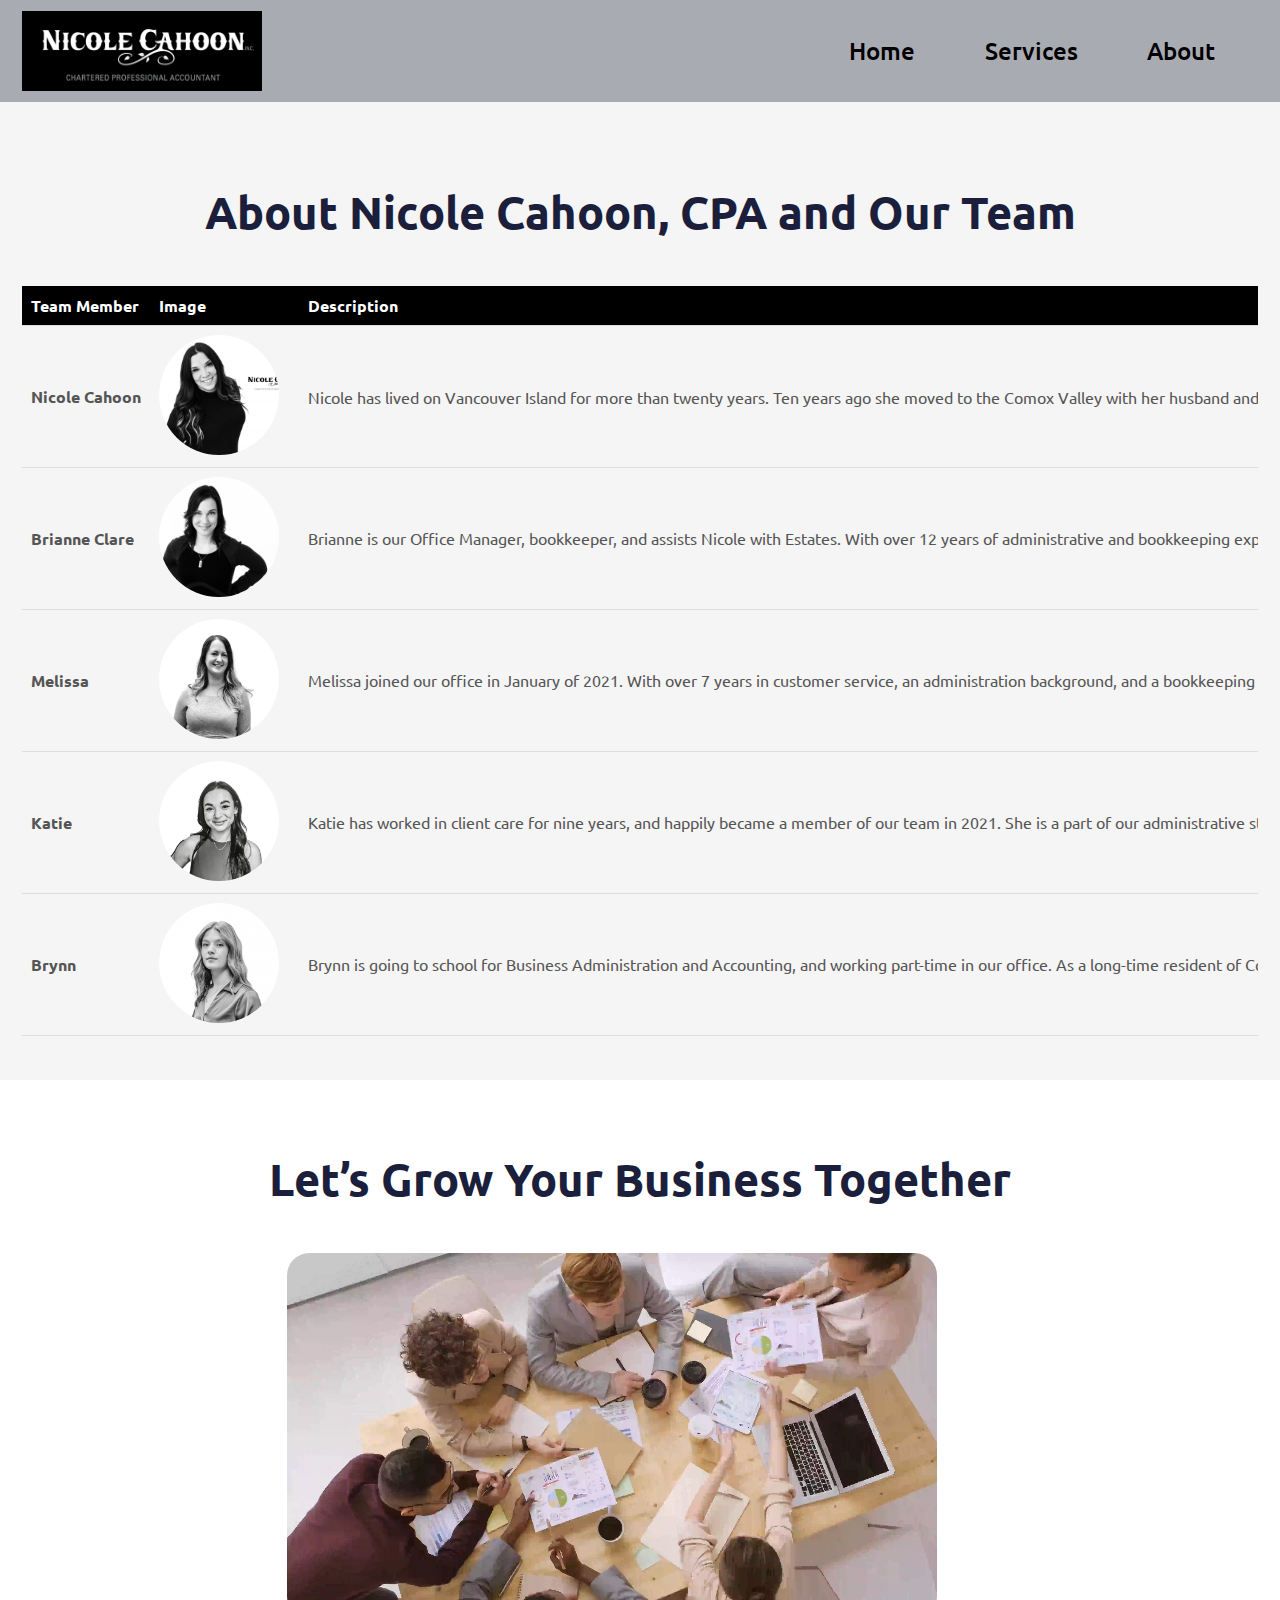
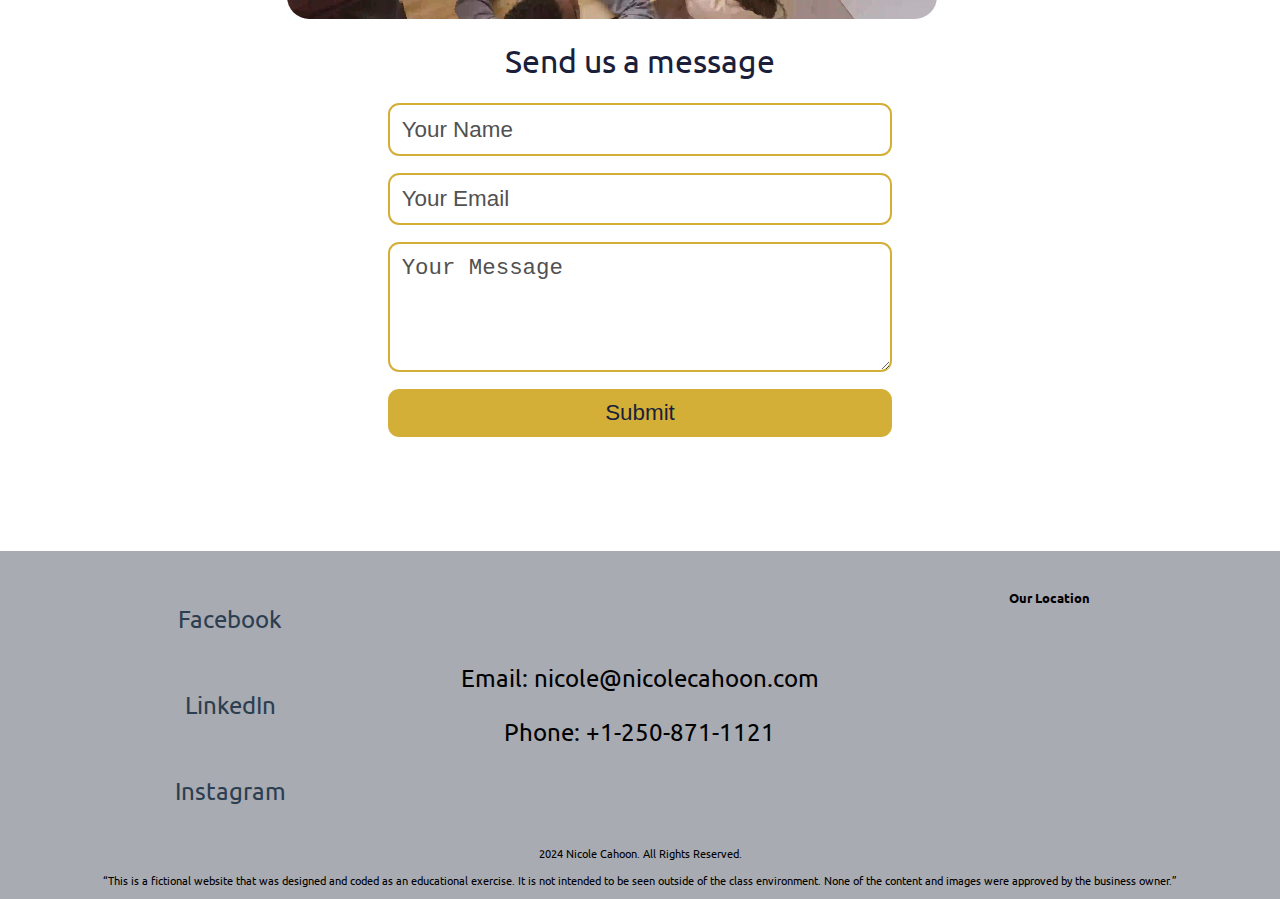
==== about.html @ 207789b4 "Add and style video in about section" ====
<!DOCTYPE html>
<html lang="en">
<head>
    <meta charset="UTF-8">
    <meta name="viewport" content="width=device-width, initial-scale=1.0">
    <title>ABOUT</title>
    <link rel="stylesheet" href="style.css">
    <link rel="preconnect" href="https://fonts.googleapis.com">
    <link rel="preconnect" href="https://fonts.gstatic.com" crossorigin>
    <link
        href="https://fonts.googleapis.com/css2?family=Ubuntu:ital,wght@0,300;0,400;0,500;0,700;1,300;1,400;1,500;1,700&display=swap"
        rel="stylesheet">
    <link rel="stylesheet" href="https://cdnjs.cloudflare.com/ajax/libs/font-awesome/4.7.0/css/font-awesome.min.css">
</head>
<body>
    <!--HEADER-->
    <header>
        <nav>
            <div class="navbar">
                <img src="images/logo.png" width="240" height="80" alt="Logo" class="logo">
                <a class="toggle" onclick="showNav()">
                    <i class="fa fa-bars"></i>
                </a>
            </div>
            <div id="nav-items">
                <ul>
                    <li><a href="index.html">Home</a></li>
                    <li><a href="services.html">Services</a></li>
                    <li><a href="about.html">About</a></li>
                </ul>
            </div>
        </nav>
    </header>
    <!-- TEAM SECTION -->
    <section class="team">
        <h2>About Nicole Cahoon, CPA and Our Team</h2>
        <table class="team-table">
            <thead>
                <tr>
                    <th>Team Member</th>
                    <th>Image</th>
                    <th>Description</th>
                </tr>
            </thead>
            <tbody>
                <!--Nicole Cahoon-->
                <tr>
                    <td><strong>Nicole Cahoon</strong></td>
                    <td><img src="images/nicole.jpg" alt="Nicole Cahoon" class="image"></td>
                    <td>
                        Nicole has lived on Vancouver Island for more than twenty years. Ten years ago she moved to the Comox Valley with her husband and two daughters. She has been on several boards in the Valley, including the Women’s Business Network, Corporate Connections, and Today N’ Tomorrow Learning Society. In her spare time, she enjoys traveling and spending time with her family.

                        With 7 years of public practice experience, and after completing her Bachelors of Administration Degree and the Certified General Accountants Program, Nicole started her own practice. She operates her practice from the perspective of a small business owner, which gives her the ability to offer practical solutions to her clients.
                    </td>
                </tr>
                <!--Brianne Clare-->
                <tr>
                    <td><strong>Brianne Clare</strong></td>
                    <td><img src="images/brianne.jpg" alt="Brianne Clare" class="image"></td>
                    <td>
                        Brianne is our Office Manager, bookkeeper, and assists Nicole with Estates. With over 12 years of administrative and bookkeeping experience and a certificate in accounting, she joined our office in January 2016. Born in Powell River, Brianne moved to the Comox Valley as a child. She now enjoys the upbeat small-town vibe of Cumberland with her family.

                        Brianne has volunteered with various fundraising events including the Youth & Mental Health Fundraiser, Vancouver Island Compassion Dogs, and Comox Valley Child Development Society.
                    </td>
                </tr>
                <!--Melissa-->
                <tr>
                    <td><strong>Melissa</strong></td>
                    <td><img src="images/melissa.png" alt="Melissa" class="image"></td>
                    <td>
                        Melissa joined our office in January of 2021. With over 7 years in customer service, an administration background, and a bookkeeping certificate, she works closely with our administration team and assists with bookkeeping.

                        She has called the Comox Valley home for 18 years and is often out enjoying the wilderness with family and friends. Melissa has a passion for travel and when she’s not planning her next adventure, she can be found with a good book.
                    </td>
                </tr>
                <!--Katie-->
                <tr>
                    <td><strong>Katie</strong></td>
                    <td><img src="images/katie.png" alt="Katie" class="image"></td>
                    <td>
                        Katie has worked in client care for nine years, and happily became a member of our team in 2021. She is a part of our administrative staff and always aims to go the extra mile for our personal and corporate clients, as well as being a liaison for our community engagement efforts.

                        Katie is a proud fur mom to two dogs, Loki and Otto, and a cat named Luna. She has recently returned to her home town of the Comox Valley and vows to never live further than a walk away from ocean.
                    </td>
                </tr>
                <!--Brynn-->
                <tr>
                    <td><strong>Brynn</strong></td>
                    <td><img src="images/brynn.png" alt="Brynn" class="image"></td>
                    <td>
                        Brynn is going to school for Business Administration and Accounting, and working part-time in our office. As a long-time resident of Comox Valley, she enjoys spending time outdoors with her dogs and family. In the community, she volunteers with Comox Fire Rescue as a recruit Firefighter.
                    </td>
                </tr>
            </tbody>
        </table>
    </section>

    <!--CALL-TO-ACTION-->
    <section class="call-to-action">
        <h2>Let’s Grow Your Business Together</h2>
        <div class="about-content">
            <div class="call-to-action-left">
                <!-- <img src="images/growth.jpg" alt="Nicole Cahoon, CPA"> -->
                <video class="video" autoplay muted loop>
                    <source src="videos/business_meeting.mp4" type="video/mp4" title="Business Meeting" preload="metadata" autoplay muted>
                </video>
            </div>
            <div class="call-to-action-right">
                <span>Send us a message</span>
                <form action="#" method="post">
                    <input type="text" name="name" placeholder="Your Name" required>
                    <input type="email" name="email" placeholder="Your Email" required>
                    <textarea name="message" rows="4" placeholder="Your Message"></textarea>
                    <button type="submit">Submit</button>
                </form>
            </div>
        </div>
    </section>
    <!--FOOTER-->
    <footer>
        <div class="footer-top">
            <div class="social-media">
                <a href="https://facebook.com">Facebook</a>
                <a href="https://linkedin.com">LinkedIn</a>
                <a href="https://instagram.com">Instagram</a>
            </div>
            <div class="contact-info">
                <p>Email: nicole@nicolecahoon.com</p>
                <p>Phone: +1-250-871-1121</p>
            </div>
            <div class="map">
                <h3>Our Location</h3>
                <p><iframe src="https://www.google.com/maps/embed?pb=!1m18!1m12!1m3!1d2581.4554333941187!2d-124.9935670233471!3d49.68339577145578!2m3!1f0!2f0!3f0!3m2!1i1024!2i768!4f13.1!3m3!1m2!1s0x54881477e93cdeb3%3A0xf1de24315ceda0d2!2s350%2017th%20St%2C%20Courtenay%2C%20BC%20V9N%201Y4!5e0!3m2!1sen!2sca!4v1732649321813!5m2!1sen!2sca" width="450" height="200" style="border:0;" allowfullscreen="" loading="lazy" referrerpolicy="no-referrer-when-downgrade"></iframe></p>
            </div>
        </div>
        <div class="foot-end">
            <p>2024 Nicole Cahoon. All Rights Reserved.</p>
            <p>“This is a fictional website that was designed and coded as an educational exercise. It is not intended
                to be seen outside of the class environment. None of the content and images were approved by the
                business owner.”
            </p>
        </div>
    </footer>
    <script>
        function showNav() {
            var element = document.getElementById("nav-items");
            element.classList.toggle("show-items");
        }
    </script>
</body>
</html>
---- style.css ----
/*-------- GLOBAL STYLES ---------*/
* {
    box-sizing: border-box;
}

html {
    font-size: 70%;
    background-color: #a9abb3;
}

body {
    margin: 0;
    font-family: 'Ubuntu', sans-serif;
    text-align: center;
}

h2 {
    font-size: 4rem;
    margin-bottom: 4rem;
    text-align: center;
    color: #1b1f3b;
}

section {
    padding: 20%;
}

/* HEADER */
.navbar {
    display: flex;
    justify-content: space-between;
    padding: 1rem 2rem;
}

.logo {
    margin: auto 0;
}

nav {
    display: block;
}

#nav-items {
    display: none;
}

.show-items {
    display: block !important;
    flex-direction: column;
    align-items: flex-end;
}

#nav-items ul {
    list-style: none;
    padding: 0;
    margin: 0;
}

#nav-items a {
    text-decoration: none;
    color: black;
    font-weight: 500;
    padding: 1rem 1.5rem;
    display: block;
    font-size: x-large;
}

.toggle {
    cursor: pointer;
    font-size: 2.4rem;
    margin: auto 0 auto auto;
}
/* HERO SECTION */
.hero {
    background: url('images/hero-background.jpg') center center/cover no-repeat;
    color: #f8f9fa;
    padding: 2rem 1rem;
    opacity: 0.8;
}

.hero-content {
    padding: 24px;
}

.hero-content h1 {
    font-size: 2.4rem;
    margin-bottom: 1rem;
}

.hero-content p {
    font-size: 1.6rem;
    line-height: 1.8;
}

/* SERVICES SECTION */
.services {
    padding: 2rem 1rem;
    background-color: #f8f9fa;
}

.services-content {
    display: flex;
    flex-direction: column;
    gap: 2rem;
}

.service-card {
    background-color: #ffffff;
    border-radius: 1rem;
    box-shadow: rgba(0, 0, 0, 0.35) 0px 5px 15px;
    padding: 2rem;
    text-align: left;
}

.service-card h3 {
    font-size: 2rem;
    color: #1b1f3b;
    margin-bottom: 1rem;
}

.service-card p {
    font-size: 1.6rem;
    line-height: 1.5;
    color: #313030;
    margin-bottom: 1.5rem;
}

.service-card ul {
    list-style-type: circle;
    margin: 1rem 0 2rem 2rem;
    color: #5a5959;
}

.service-card a {
    text-decoration: none;
    font-size: 1.6rem;
    color: #d4af37;
    font-weight: 500;
    transition: color 0.3s;
}

/* ABOUT SECTION */
.about {
    padding: 2rem 1rem;
    background-color: #a9abb3;
}

.about-content {
    display: flex;
    flex-wrap: wrap;
    align-items: center;
    flex-direction: row-reverse;
    justify-content: space-evenly;
}

.about img, .call-to-action-left img {
    width: 100%;
    max-width: 60rem;
    margin-bottom: 2rem;
    display: block;
    background-color: #1b1f3b;
    border-radius: 3rem;
    box-shadow: rgba(0, 0, 0, 0.35) 0px 5px 15px;
}

.about p {
    font-size: xx-large;
    line-height: 1.5;
    color: #3e3d3d;
    margin-bottom: 2rem;
}

.about a {
    display: inline-block;
    text-decoration: none;
    font-size: 1.6rem;
    color: #d4af37;
    font-weight: 500;
    border: 0.2rem solid #d4af37;
    padding: 1rem 2rem;
    border-radius: 0.5rem;
    background: grey;
}

/* CALL-TO-ACTION SECTION */
.call-to-action {
    padding: 3rem 1rem;
    text-align: center;
    background-color: white;
}

.call-to-action-right {
    width: 100%;
    margin-bottom: 5%;
}

.call-to-action span {
    display: inline-block;
    font-size: xx-large;
    color: #1b1f3b;
    margin-top: 2rem;
}

video {
    display: none;
}

/* FORM */
.call-to-action form {
    margin-top: 2rem;
    display: flex;
    flex-direction: column;
    align-items: center;
}

/* This selector targets all the input, textarea, and button elements inside a form that is inside an element with the class call-to-action */
.call-to-action form input,
.call-to-action form textarea,
.call-to-action form button {
    width: 80%;
    margin-bottom: 1.5rem;
    padding: 1rem;
    border-radius: 1rem;
    font-size: 2rem;
    border: 0.2rem solid #d4af37;
}

/* input::placeholder and textarea::placeholder: these selectors target the placeholder text inside the input and textarea elements */
.call-to-action form input::placeholder,
.call-to-action form textarea::placeholder {
    color: #515151;
}

.call-to-action form button {
    background-color: #d4af37;
    color: #1b1f3b;
    border: none;
    cursor: pointer;
    font-weight: 500;
    transition: background-color 0.3s, color 0.3s;
}

/* FOOTER */
.footer-top {
    display: flex;
    flex-direction: row;
    flex-wrap: wrap;
    justify-content: space-evenly;
    margin-top: 2%;
}

.social-media {
    display: flex;
    flex-direction: column;
    flex-wrap: wrap;
    width: 100%;
}

.social-media a {
    color: #2c3e50;
    margin: auto;
    font-size: x-large;
    text-decoration: none;
}

.contact-info {
    margin: auto 0;
    font-size: x-large;
}

.map {
    width: 100%;
}

/* services.html page Styling*/
/* CLIENT TESTIMONIALS */
.testimonials {
    background-color: white;
    padding: 4rem 2rem;
    text-align: center;
}

.testimonials-content {
    display: flex;
    flex-direction: column;
    gap: 2rem;
    align-items: center;
}

blockquote {
    background-color: #ffffff;
    border-left: 5px solid goldenrod;
    padding: 2rem;
    max-width: 500px;
    font-size: 1.6rem;
    font-style: italic;
    color: #555;
    box-shadow: 0 4px 8px rgba(0, 0, 0, 0.1);
    border-radius: 0.5rem;
}

blockquote p {
    display: block;
    margin-top: 1rem;
    font-size: 1.4rem;
    font-style: normal;
    color: #2c3e50;
}

/* about.html page Styling*/
/*TEAM SECTION*/
.team {
    padding: 4rem 2rem;
    text-align: center;
    background-color: #f5f5f5;
}

.team-table {
    width: 100%;
    border-collapse: collapse;
    margin-top: 2rem;
}

.team-table th, .team-table td {
    padding: 1rem;
    text-align: left;
    border-bottom: 1px solid #ddd;
}

.team-table th {
    font-size: 1.8rem;
    color: white;
    background-color: black;
}

.team-table td {
    font-size: 1.6rem;
    color: #555;
}

.image {
    width: 150px;
    height: 150px;
    border-radius: 50%;
    object-fit: cover;
    margin-right: 1rem;
}

/* MEDIA QUERY FOR LARGE DEVICES */
@media (min-width: 1200px) {

    nav {
        display: flex;
    }

    /* HEADER */
    #nav-items {
        margin-left: auto;
        display: flex !important;
    }

    #nav-items ul {
        display: flex;
        list-style: none;
        margin: 15px;
        text-align: center;
        flex-direction: row;
        font-size: 2rem;
        margin: 12px 24px 12px 12px;
    }

    #nav-items li {
        margin: inherit;
    }

    .toggle {
        display: none;
    }

    /* HERO SECTION */
    .hero {
        display: flex;
        align-items: center;
        justify-content: space-between;
        padding: 4rem;
        height: 90vh;
    }

    .hero .hero-content {
        max-width: 50%;
    }

    .hero h1 {
        font-size: 4rem;
        margin: auto;
    }

    .hero p {
        font-size: 1.8rem;
        margin: 5% auto;
    }

    /* SERVICES SECTION */
    .services-content {
        display: flex;
        flex-direction: row;
        justify-content: space-around;
        flex-wrap: wrap;
    }

    .services .service-card {
        margin: 1rem;
        padding: 4rem;
        height: 250px;
    }

    .right-content {
        width: 30%;
    }

    .call-to-action-right {
        width: 50%;
    }

    .video {
        display: flex;
        max-width: 650px;
        border-radius: 2rem;
        margin-right: 5rem;
    }

    /* FOOTER */

    .social-media {
        width: 33%;
    }

    .map {
        width: 33%;
    }

    /* TESTIMONIALS */
    .testimonials-content {
        display: flex;
        flex-direction: row;
        justify-content: space-evenly;
    }

    blockquote {
        max-width: 400px;
        margin: 0 1rem;
    }

    /* TEAM SECTION */
    .team-table th, .team-table td {
        font-size: 1.4rem;
        padding: 0.8rem;
    }

    .image {
        width: 120px;
        height: 120px;
    }

    .team-table {
        display: block;
        overflow-x: auto;
        white-space: nowrap;
    }
}
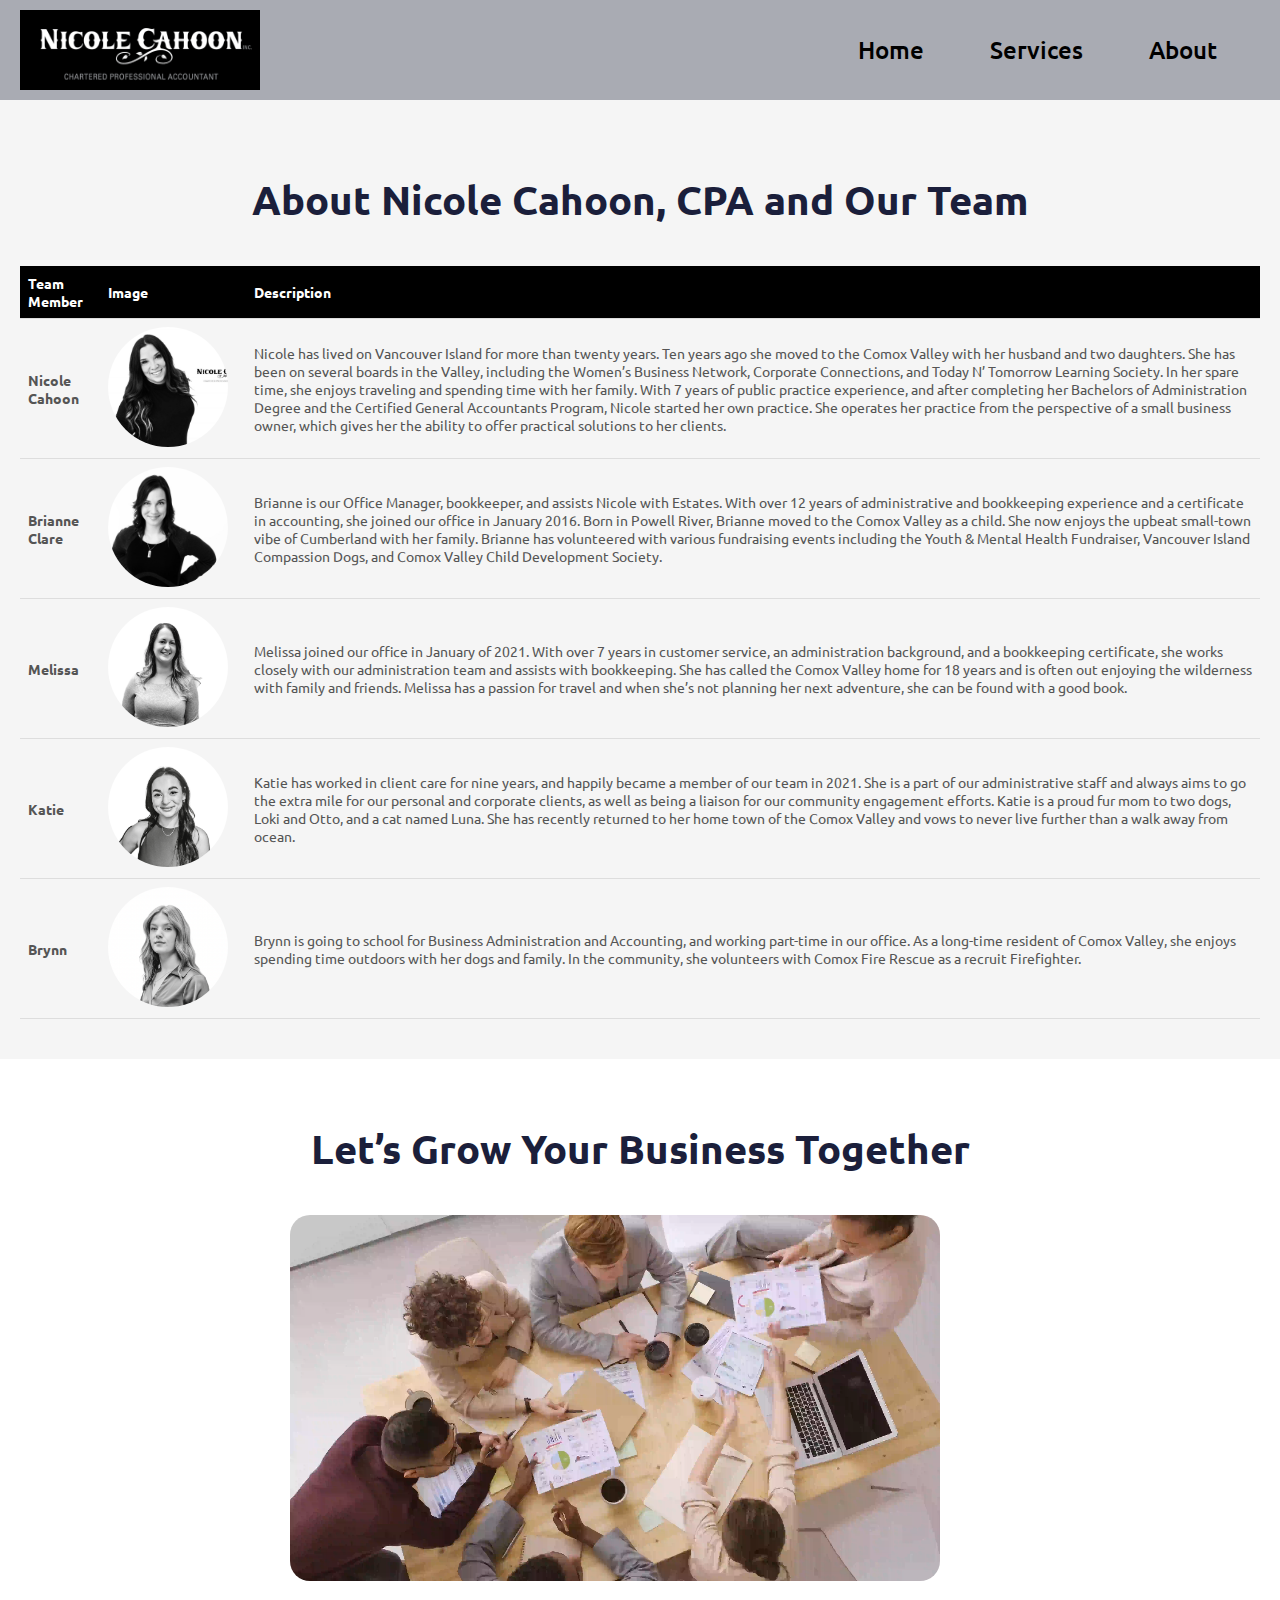
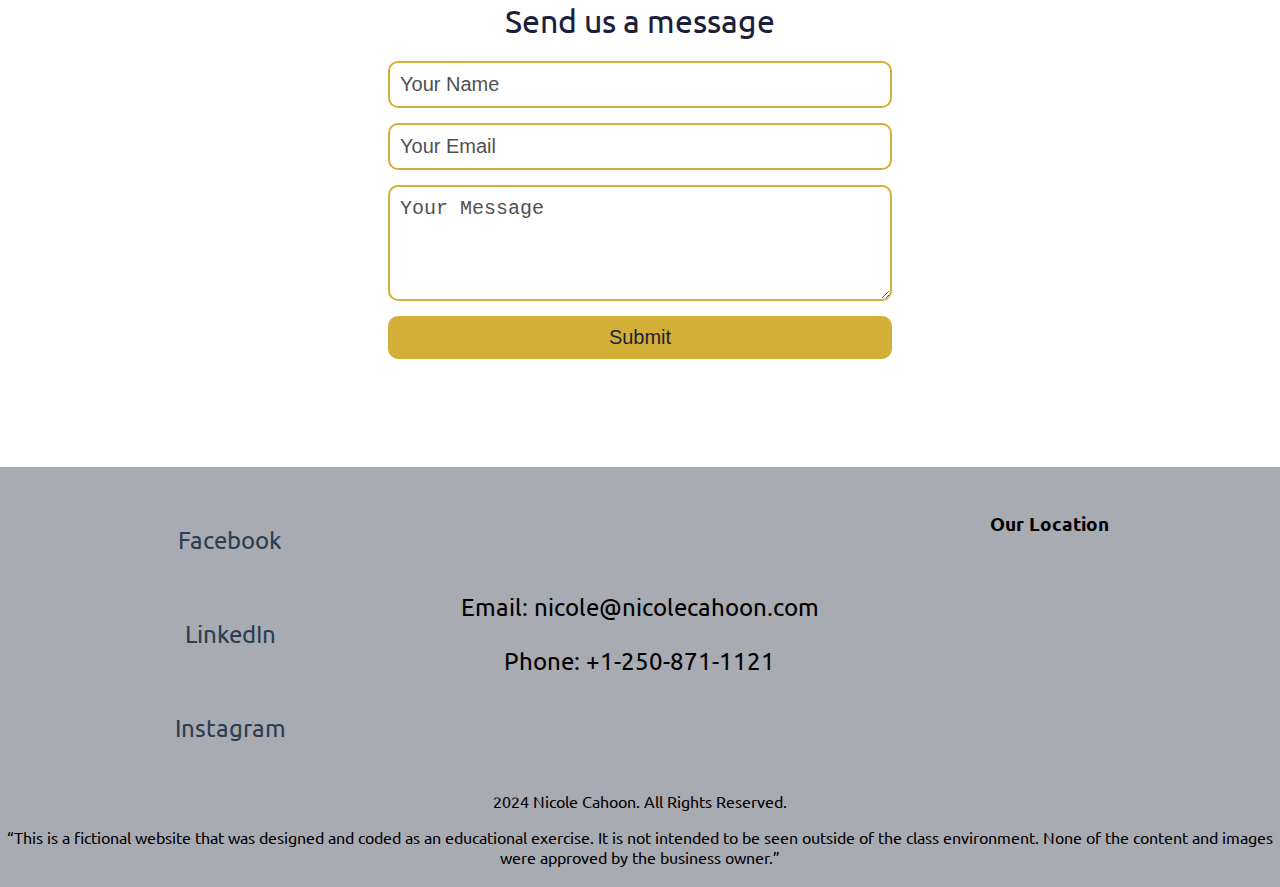
==== commit b9409bc7: "Format all files" ====
--- a/about.html
+++ b/about.html
@@ -1,5 +1,6 @@
 <!DOCTYPE html>
 <html lang="en">
+
 <head>
     <meta charset="UTF-8">
     <meta name="viewport" content="width=device-width, initial-scale=1.0">
@@ -12,6 +13,7 @@
         rel="stylesheet">
     <link rel="stylesheet" href="https://cdnjs.cloudflare.com/ajax/libs/font-awesome/4.7.0/css/font-awesome.min.css">
 </head>
+
 <body>
     <!--HEADER-->
     <header>
@@ -48,9 +50,15 @@
                     <td><strong>Nicole Cahoon</strong></td>
                     <td><img src="images/nicole.jpg" alt="Nicole Cahoon" class="image"></td>
                     <td>
-                        Nicole has lived on Vancouver Island for more than twenty years. Ten years ago she moved to the Comox Valley with her husband and two daughters. She has been on several boards in the Valley, including the Women’s Business Network, Corporate Connections, and Today N’ Tomorrow Learning Society. In her spare time, she enjoys traveling and spending time with her family.
+                        Nicole has lived on Vancouver Island for more than twenty years. Ten years ago she moved to the
+                        Comox Valley with her husband and two daughters. She has been on several boards in the Valley,
+                        including the Women’s Business Network, Corporate Connections, and Today N’ Tomorrow Learning
+                        Society. In her spare time, she enjoys traveling and spending time with her family.
 
-                        With 7 years of public practice experience, and after completing her Bachelors of Administration Degree and the Certified General Accountants Program, Nicole started her own practice. She operates her practice from the perspective of a small business owner, which gives her the ability to offer practical solutions to her clients.
+                        With 7 years of public practice experience, and after completing her Bachelors of Administration
+                        Degree and the Certified General Accountants Program, Nicole started her own practice. She
+                        operates her practice from the perspective of a small business owner, which gives her the
+                        ability to offer practical solutions to her clients.
                     </td>
                 </tr>
                 <!--Brianne Clare-->
@@ -58,9 +66,13 @@
                     <td><strong>Brianne Clare</strong></td>
                     <td><img src="images/brianne.jpg" alt="Brianne Clare" class="image"></td>
                     <td>
-                        Brianne is our Office Manager, bookkeeper, and assists Nicole with Estates. With over 12 years of administrative and bookkeeping experience and a certificate in accounting, she joined our office in January 2016. Born in Powell River, Brianne moved to the Comox Valley as a child. She now enjoys the upbeat small-town vibe of Cumberland with her family.
+                        Brianne is our Office Manager, bookkeeper, and assists Nicole with Estates. With over 12 years
+                        of administrative and bookkeeping experience and a certificate in accounting, she joined our
+                        office in January 2016. Born in Powell River, Brianne moved to the Comox Valley as a child. She
+                        now enjoys the upbeat small-town vibe of Cumberland with her family.
 
-                        Brianne has volunteered with various fundraising events including the Youth & Mental Health Fundraiser, Vancouver Island Compassion Dogs, and Comox Valley Child Development Society.
+                        Brianne has volunteered with various fundraising events including the Youth & Mental Health
+                        Fundraiser, Vancouver Island Compassion Dogs, and Comox Valley Child Development Society.
                     </td>
                 </tr>
                 <!--Melissa-->
@@ -68,9 +80,13 @@
                     <td><strong>Melissa</strong></td>
                     <td><img src="images/melissa.png" alt="Melissa" class="image"></td>
                     <td>
-                        Melissa joined our office in January of 2021. With over 7 years in customer service, an administration background, and a bookkeeping certificate, she works closely with our administration team and assists with bookkeeping.
+                        Melissa joined our office in January of 2021. With over 7 years in customer service, an
+                        administration background, and a bookkeeping certificate, she works closely with our
+                        administration team and assists with bookkeeping.
 
-                        She has called the Comox Valley home for 18 years and is often out enjoying the wilderness with family and friends. Melissa has a passion for travel and when she’s not planning her next adventure, she can be found with a good book.
+                        She has called the Comox Valley home for 18 years and is often out enjoying the wilderness with
+                        family and friends. Melissa has a passion for travel and when she’s not planning her next
+                        adventure, she can be found with a good book.
                     </td>
                 </tr>
                 <!--Katie-->
@@ -78,9 +94,13 @@
                     <td><strong>Katie</strong></td>
                     <td><img src="images/katie.png" alt="Katie" class="image"></td>
                     <td>
-                        Katie has worked in client care for nine years, and happily became a member of our team in 2021. She is a part of our administrative staff and always aims to go the extra mile for our personal and corporate clients, as well as being a liaison for our community engagement efforts.
+                        Katie has worked in client care for nine years, and happily became a member of our team in 2021.
+                        She is a part of our administrative staff and always aims to go the extra mile for our personal
+                        and corporate clients, as well as being a liaison for our community engagement efforts.
 
-                        Katie is a proud fur mom to two dogs, Loki and Otto, and a cat named Luna. She has recently returned to her home town of the Comox Valley and vows to never live further than a walk away from ocean.
+                        Katie is a proud fur mom to two dogs, Loki and Otto, and a cat named Luna. She has recently
+                        returned to her home town of the Comox Valley and vows to never live further than a walk away
+                        from ocean.
                     </td>
                 </tr>
                 <!--Brynn-->
@@ -88,7 +108,10 @@
                     <td><strong>Brynn</strong></td>
                     <td><img src="images/brynn.png" alt="Brynn" class="image"></td>
                     <td>
-                        Brynn is going to school for Business Administration and Accounting, and working part-time in our office. As a long-time resident of Comox Valley, she enjoys spending time outdoors with her dogs and family. In the community, she volunteers with Comox Fire Rescue as a recruit Firefighter.
+                        Brynn is going to school for Business Administration and Accounting, and working part-time in
+                        our office. As a long-time resident of Comox Valley, she enjoys spending time outdoors with her
+                        dogs and family. In the community, she volunteers with Comox Fire Rescue as a recruit
+                        Firefighter.
                     </td>
                 </tr>
             </tbody>
@@ -102,7 +125,7 @@
             <div class="call-to-action-left">
                 <!-- <img src="images/growth.jpg" alt="Nicole Cahoon, CPA"> -->
                 <video class="video" autoplay muted loop>
-                    <source src="videos/business_meeting.mp4" type="video/mp4" title="Business Meeting" preload="metadata" autoplay muted>
+                    <source src="videos/business_meeting.mp4" type="video/mp4" title="Business Meeting">
                 </video>
             </div>
             <div class="call-to-action-right">
@@ -130,7 +153,10 @@
             </div>
             <div class="map">
                 <h3>Our Location</h3>
-                <p><iframe src="https://www.google.com/maps/embed?pb=!1m18!1m12!1m3!1d2581.4554333941187!2d-124.9935670233471!3d49.68339577145578!2m3!1f0!2f0!3f0!3m2!1i1024!2i768!4f13.1!3m3!1m2!1s0x54881477e93cdeb3%3A0xf1de24315ceda0d2!2s350%2017th%20St%2C%20Courtenay%2C%20BC%20V9N%201Y4!5e0!3m2!1sen!2sca!4v1732649321813!5m2!1sen!2sca" width="450" height="200" style="border:0;" allowfullscreen="" loading="lazy" referrerpolicy="no-referrer-when-downgrade"></iframe></p>
+                <p><iframe
+                        src="https://www.google.com/maps/embed?pb=!1m18!1m12!1m3!1d2581.4554333941187!2d-124.9935670233471!3d49.68339577145578!2m3!1f0!2f0!3f0!3m2!1i1024!2i768!4f13.1!3m3!1m2!1s0x54881477e93cdeb3%3A0xf1de24315ceda0d2!2s350%2017th%20St%2C%20Courtenay%2C%20BC%20V9N%201Y4!5e0!3m2!1sen!2sca!4v1732649321813!5m2!1sen!2sca"
+                        width="450" height="200" style="border:0;" allowfullscreen="" loading="lazy"
+                        referrerpolicy="no-referrer-when-downgrade"></iframe></p>
             </div>
         </div>
         <div class="foot-end">
@@ -148,4 +174,5 @@
         }
     </script>
 </body>
+
 </html>--- a/style.css
+++ b/style.css
@@ -4,7 +4,7 @@
 }
 
 html {
-    font-size: 70%;
+    font-size: 62.5%;
     background-color: #a9abb3;
 }
 
@@ -12,6 +12,7 @@
     margin: 0;
     font-family: 'Ubuntu', sans-serif;
     text-align: center;
+    font-size: 1.6rem;
 }
 
 h2 {
@@ -70,12 +71,12 @@
     font-size: 2.4rem;
     margin: auto 0 auto auto;
 }
+
 /* HERO SECTION */
 .hero {
     background: url('images/hero-background.jpg') center center/cover no-repeat;
     color: #f8f9fa;
     padding: 2rem 1rem;
-    opacity: 0.8;
 }
 
 .hero-content {
@@ -134,7 +135,7 @@
 .service-card a {
     text-decoration: none;
     font-size: 1.6rem;
-    color: #d4af37;
+    color: #3c3006;
     font-weight: 500;
     transition: color 0.3s;
 }
@@ -153,7 +154,8 @@
     justify-content: space-evenly;
 }
 
-.about img, .call-to-action-left img {
+.about img,
+.call-to-action-left img {
     width: 100%;
     max-width: 60rem;
     margin-bottom: 2rem;
@@ -174,12 +176,12 @@
     display: inline-block;
     text-decoration: none;
     font-size: 1.6rem;
-    color: #d4af37;
+    color: #3c3006;
     font-weight: 500;
-    border: 0.2rem solid #d4af37;
+    border: 0.2rem solid #3c3006;
     padding: 1rem 2rem;
     border-radius: 0.5rem;
-    background: grey;
+    background: white;
 }
 
 /* CALL-TO-ACTION SECTION */
@@ -321,7 +323,8 @@
     margin-top: 2rem;
 }
 
-.team-table th, .team-table td {
+.team-table th,
+.team-table td {
     padding: 1rem;
     text-align: left;
     border-bottom: 1px solid #ddd;
@@ -452,7 +455,8 @@
     }
 
     /* TEAM SECTION */
-    .team-table th, .team-table td {
+    .team-table th,
+    .team-table td {
         font-size: 1.4rem;
         padding: 0.8rem;
     }
@@ -465,6 +469,5 @@
     .team-table {
         display: block;
         overflow-x: auto;
-        white-space: nowrap;
     }
 }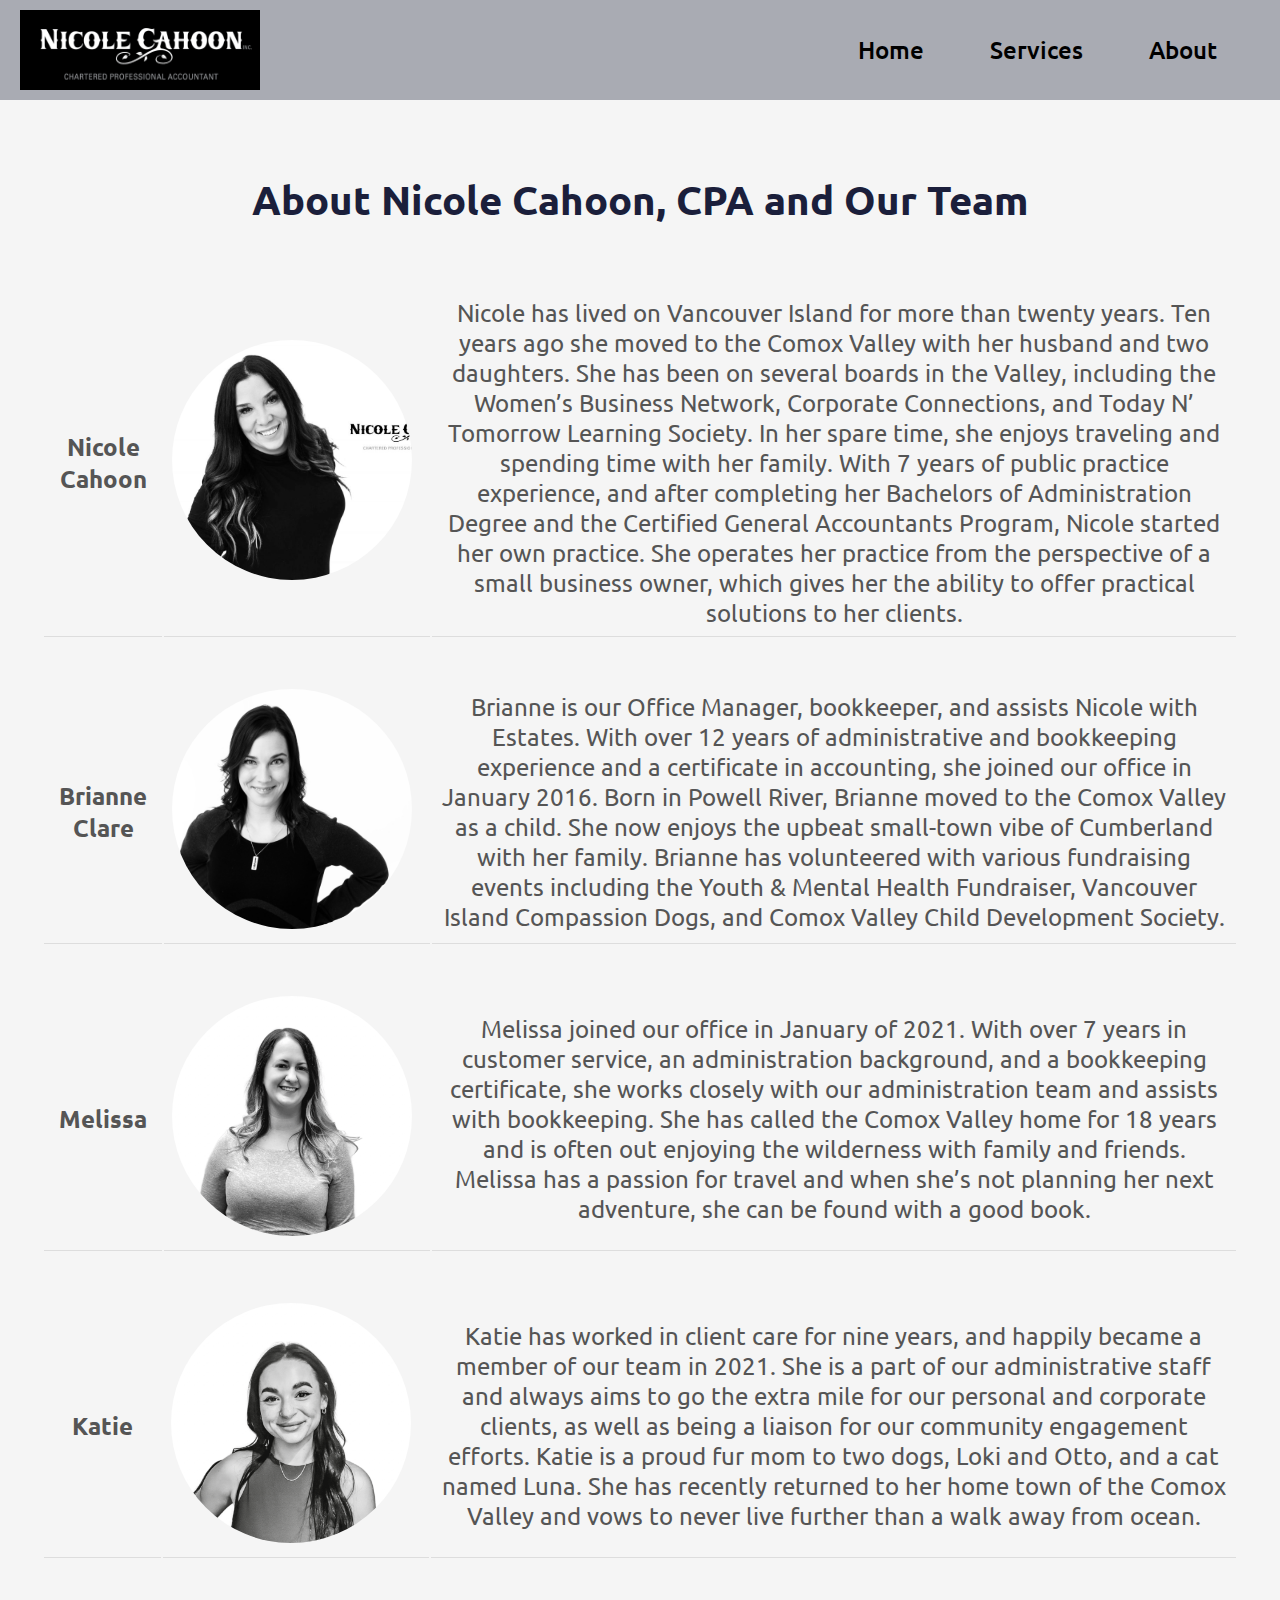
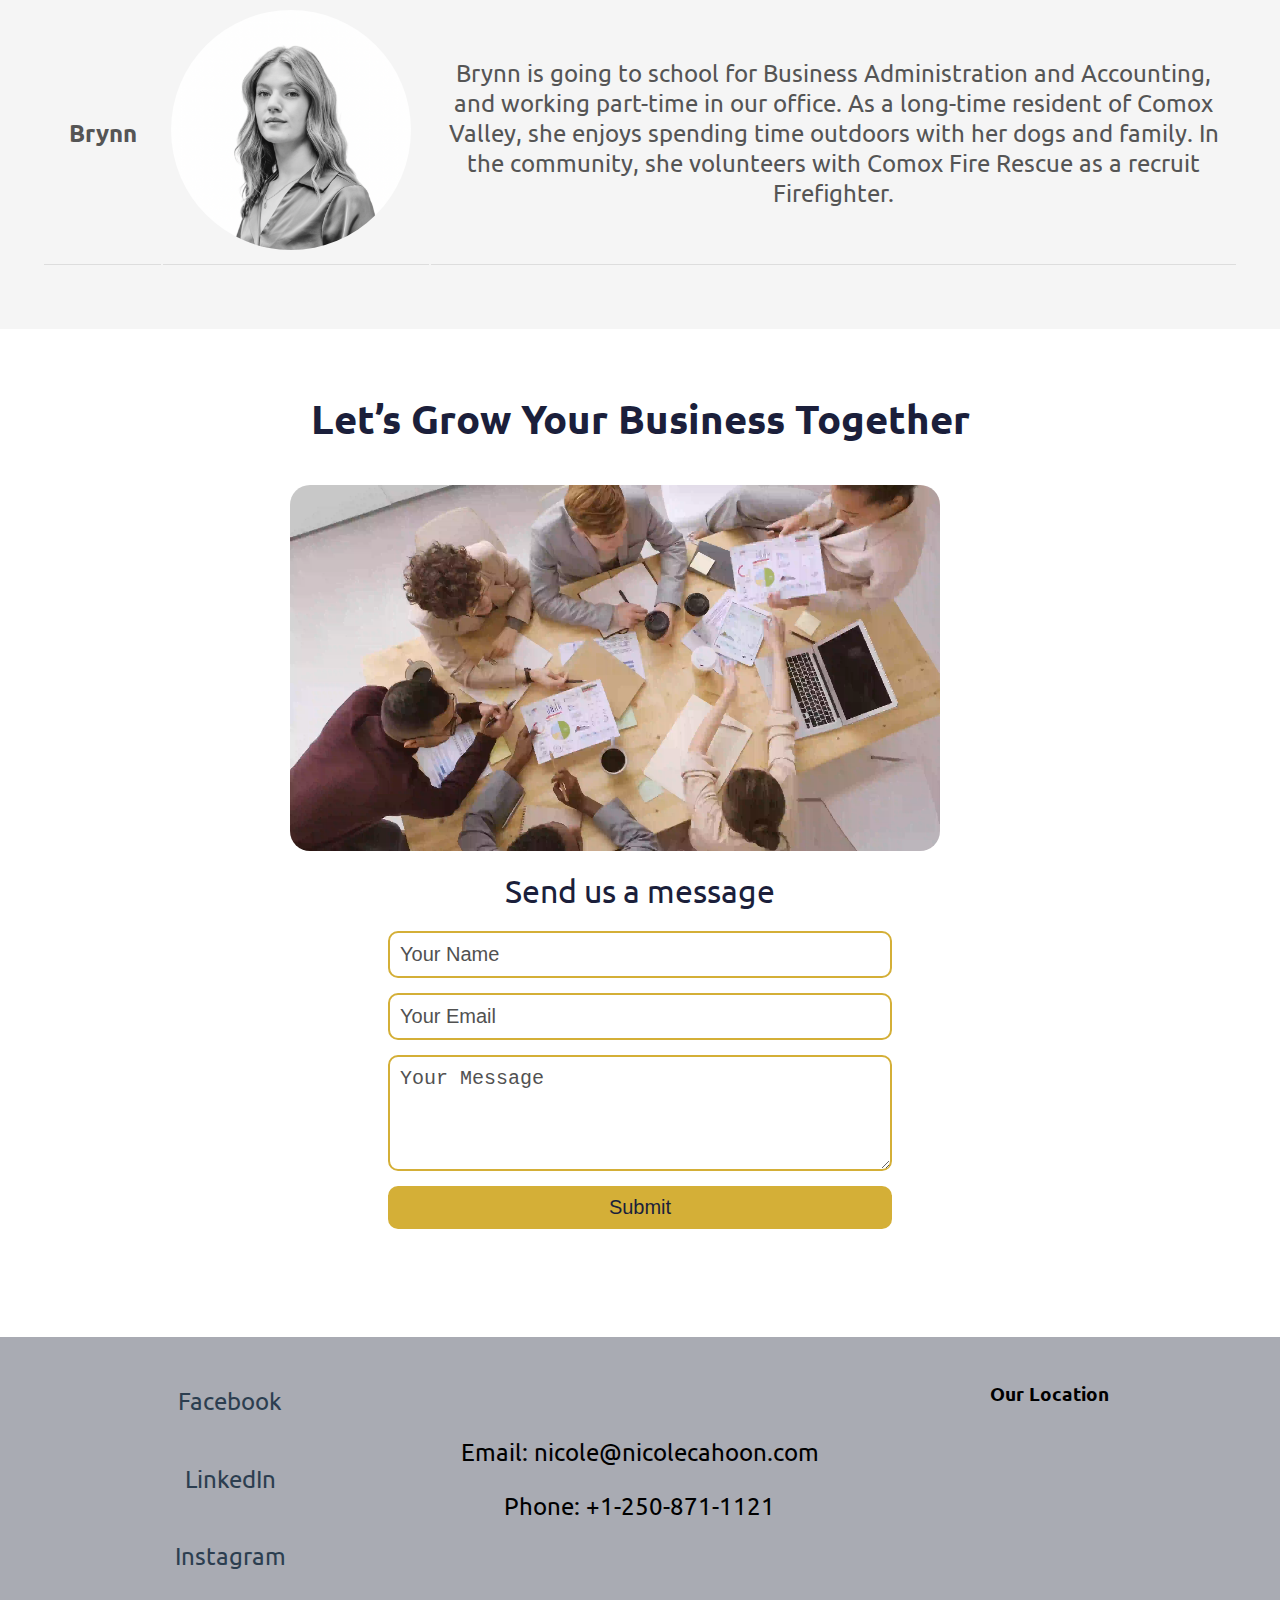
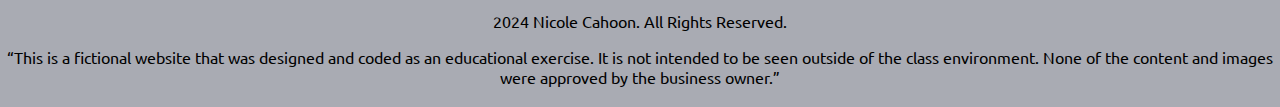
==== commit 38b87ce1: "Change styling of team table" ====
--- a/about.html
+++ b/about.html
@@ -39,17 +39,17 @@
         <table class="team-table">
             <thead>
                 <tr>
-                    <th>Team Member</th>
-                    <th>Image</th>
-                    <th>Description</th>
+                    <th class="ten">Team Member</th>
+                    <th class="twenty">Image</th>
+                    <th class="seventy">Description</th>
                 </tr>
             </thead>
             <tbody>
                 <!--Nicole Cahoon-->
                 <tr>
-                    <td><strong>Nicole Cahoon</strong></td>
-                    <td><img src="images/nicole.jpg" alt="Nicole Cahoon" class="image"></td>
-                    <td>
+                    <td class="ten"><strong>Nicole Cahoon</strong></td>
+                    <td class="twenty"><img src="images/nicole.jpg" alt="Nicole Cahoon" class="image"></td>
+                    <td class="seventy">
                         Nicole has lived on Vancouver Island for more than twenty years. Ten years ago she moved to the
                         Comox Valley with her husband and two daughters. She has been on several boards in the Valley,
                         including the Women’s Business Network, Corporate Connections, and Today N’ Tomorrow Learning
@@ -63,9 +63,9 @@
                 </tr>
                 <!--Brianne Clare-->
                 <tr>
-                    <td><strong>Brianne Clare</strong></td>
-                    <td><img src="images/brianne.jpg" alt="Brianne Clare" class="image"></td>
-                    <td>
+                    <td class="ten"><strong>Brianne Clare</strong></td>
+                    <td class="twenty"><img src="images/brianne.jpg" alt="Brianne Clare" class="image"></td>
+                    <td class="seventy">
                         Brianne is our Office Manager, bookkeeper, and assists Nicole with Estates. With over 12 years
                         of administrative and bookkeeping experience and a certificate in accounting, she joined our
                         office in January 2016. Born in Powell River, Brianne moved to the Comox Valley as a child. She
@@ -77,9 +77,9 @@
                 </tr>
                 <!--Melissa-->
                 <tr>
-                    <td><strong>Melissa</strong></td>
-                    <td><img src="images/melissa.png" alt="Melissa" class="image"></td>
-                    <td>
+                    <td class="ten"><strong>Melissa</strong></td>
+                    <td class="twenty"><img src="images/melissa.png" alt="Melissa" class="image"></td>
+                    <td class="seventy">
                         Melissa joined our office in January of 2021. With over 7 years in customer service, an
                         administration background, and a bookkeeping certificate, she works closely with our
                         administration team and assists with bookkeeping.
@@ -91,9 +91,9 @@
                 </tr>
                 <!--Katie-->
                 <tr>
-                    <td><strong>Katie</strong></td>
-                    <td><img src="images/katie.png" alt="Katie" class="image"></td>
-                    <td>
+                    <td class="ten"><strong>Katie</strong></td>
+                    <td class="twenty"><img src="images/katie.png" alt="Katie" class="image"></td>
+                    <td class="seventy">
                         Katie has worked in client care for nine years, and happily became a member of our team in 2021.
                         She is a part of our administrative staff and always aims to go the extra mile for our personal
                         and corporate clients, as well as being a liaison for our community engagement efforts.
@@ -105,9 +105,9 @@
                 </tr>
                 <!--Brynn-->
                 <tr>
-                    <td><strong>Brynn</strong></td>
-                    <td><img src="images/brynn.png" alt="Brynn" class="image"></td>
-                    <td>
+                    <td class="ten"><strong>Brynn</strong></td>
+                    <td class="twenty"><img src="images/brynn.png" alt="Brynn" class="image"></td>
+                    <td class="seventy">
                         Brynn is going to school for Business Administration and Accounting, and working part-time in
                         our office. As a long-time resident of Comox Valley, she enjoys spending time outdoors with her
                         dogs and family. In the community, she volunteers with Comox Fire Rescue as a recruit
@@ -117,6 +117,7 @@
             </tbody>
         </table>
     </section>
+
 
     <!--CALL-TO-ACTION-->
     <section class="call-to-action">
@@ -155,7 +156,7 @@
                 <h3>Our Location</h3>
                 <p><iframe
                         src="https://www.google.com/maps/embed?pb=!1m18!1m12!1m3!1d2581.4554333941187!2d-124.9935670233471!3d49.68339577145578!2m3!1f0!2f0!3f0!3m2!1i1024!2i768!4f13.1!3m3!1m2!1s0x54881477e93cdeb3%3A0xf1de24315ceda0d2!2s350%2017th%20St%2C%20Courtenay%2C%20BC%20V9N%201Y4!5e0!3m2!1sen!2sca!4v1732649321813!5m2!1sen!2sca"
-                        width="450" height="200" style="border:0;" allowfullscreen="" loading="lazy"
+                        width="390" height="200" style="border:0;" allowfullscreen="" loading="lazy"
                         referrerpolicy="no-referrer-when-downgrade"></iframe></p>
             </div>
         </div>
--- a/style.css
+++ b/style.css
@@ -130,14 +130,6 @@
     list-style-type: circle;
     margin: 1rem 0 2rem 2rem;
     color: #5a5959;
-}
-
-.service-card a {
-    text-decoration: none;
-    font-size: 1.6rem;
-    color: #3c3006;
-    font-weight: 500;
-    transition: color 0.3s;
 }
 
 /* ABOUT SECTION */
@@ -172,13 +164,13 @@
     margin-bottom: 2rem;
 }
 
-.about a {
+.about a, .service-card a {
     display: inline-block;
     text-decoration: none;
     font-size: 1.6rem;
     color: #3c3006;
     font-weight: 500;
-    border: 0.2rem solid #3c3006;
+    border: 0.2rem solid grey;
     padding: 1rem 2rem;
     border-radius: 0.5rem;
     background: white;
@@ -317,16 +309,24 @@
     background-color: #f5f5f5;
 }
 
-.team-table {
-    width: 100%;
-    border-collapse: collapse;
-    margin-top: 2rem;
+tr {
+    display: block;
+    float: left;
+    padding: 20px;
+}
+
+thead {
+    display: none;
+}
+
+td {
+    display: block;
 }
 
 .team-table th,
 .team-table td {
     padding: 1rem;
-    text-align: left;
+    text-align: center;
     border-bottom: 1px solid #ddd;
 }
 
@@ -341,12 +341,21 @@
     color: #555;
 }
 
+.team-table tr {
+    text-wrap: auto;
+}
+
 .image {
-    width: 150px;
-    height: 150px;
+    width: 240px;
+    height: 240px;
     border-radius: 50%;
     object-fit: cover;
     margin-right: 1rem;
+}
+
+iframe {
+    width: auto;
+    height: auto;
 }
 
 /* MEDIA QUERY FOR LARGE DEVICES */
@@ -455,19 +464,39 @@
     }
 
     /* TEAM SECTION */
+    td {
+        display: table-cell;
+    }
+
+    thead {
+        display: none;
+    }
+
     .team-table th,
     .team-table td {
-        font-size: 1.4rem;
+        font-size: 2.4rem;
         padding: 0.8rem;
     }
 
     .image {
-        width: 120px;
-        height: 120px;
+        width: 240px;
+        height: 240px;
+    }
+
+    .ten {
+        width: 10%;
+    }
+
+    .twenty {
+        width: 20%;
+    }
+
+    .seventy {
+        width: 70%;
     }
 
     .team-table {
-        display: block;
         overflow-x: auto;
+        white-space: nowrap;
     }
 }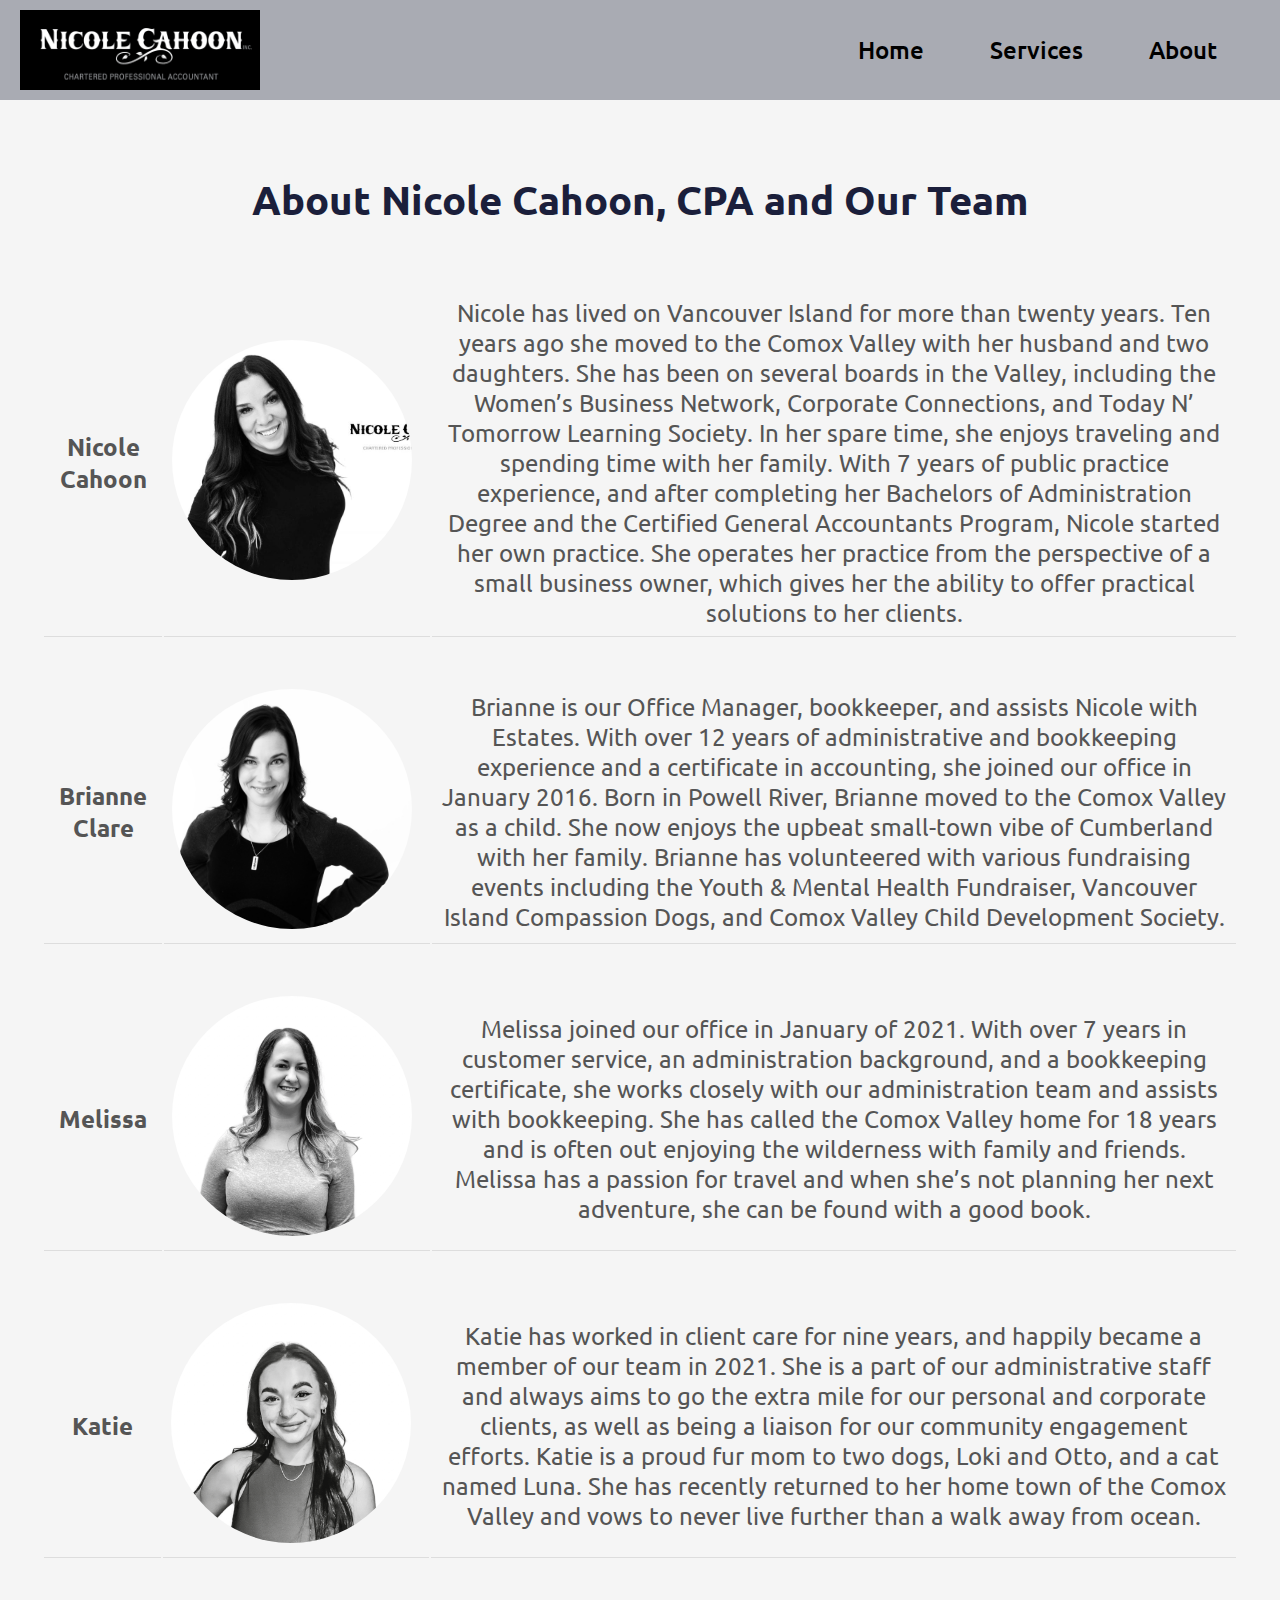
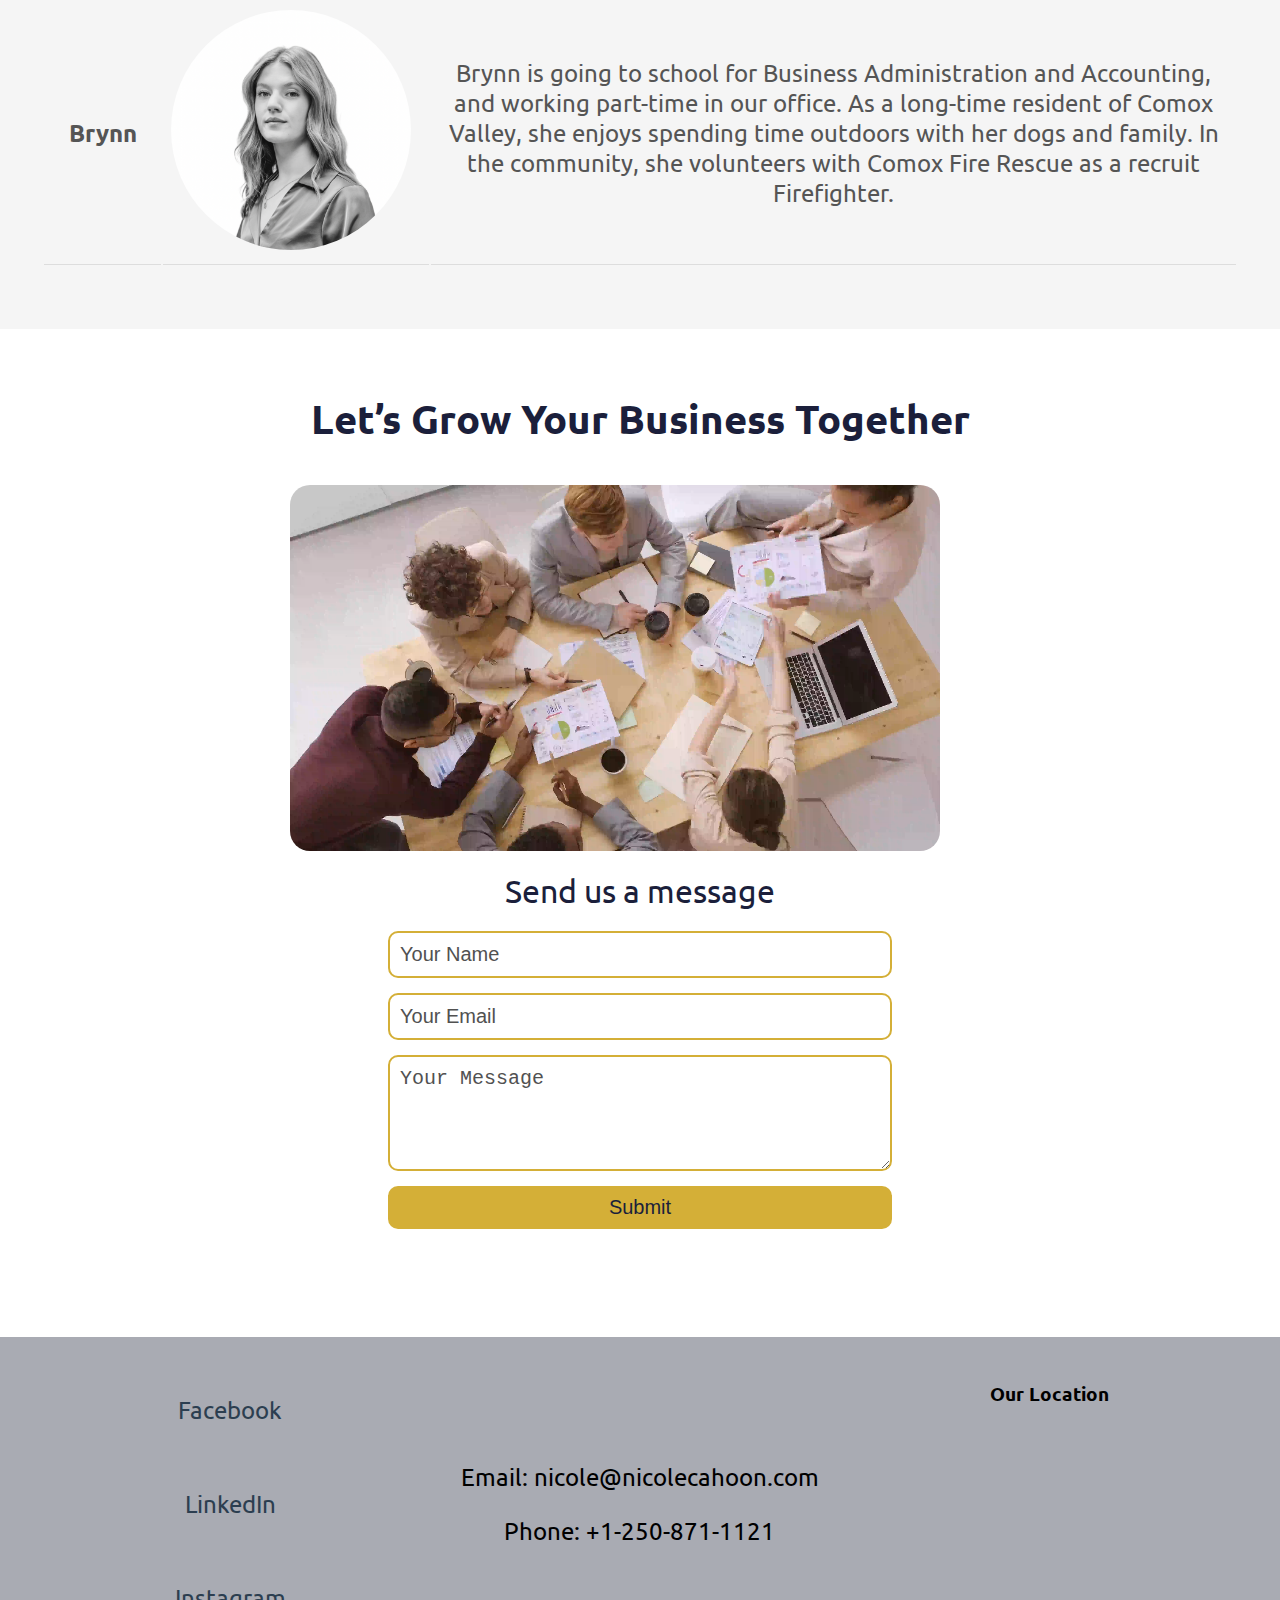
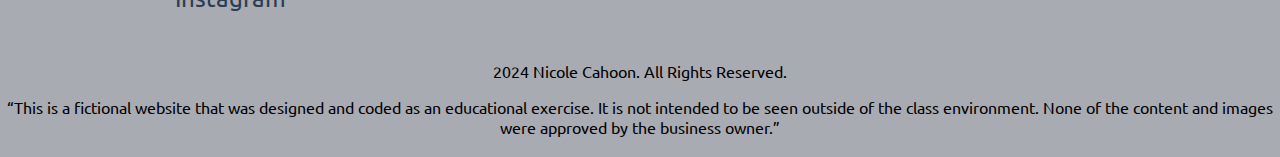
==== commit e7ffe402: "Resolve webaim alerts" ====
--- a/about.html
+++ b/about.html
@@ -19,7 +19,7 @@
     <header>
         <nav>
             <div class="navbar">
-                <img src="images/logo.png" width="240" height="80" alt="Logo" class="logo">
+                <img src="images/logo.png" width="240" height="80" alt="Logo of the brand" class="logo">
                 <a class="toggle" onclick="showNav()">
                     <i class="fa fa-bars"></i>
                 </a>
@@ -132,6 +132,7 @@
             <div class="call-to-action-right">
                 <span>Send us a message</span>
                 <form action="#" method="post">
+
                     <input type="text" name="name" placeholder="Your Name" required>
                     <input type="email" name="email" placeholder="Your Email" required>
                     <textarea name="message" rows="4" placeholder="Your Message"></textarea>
--- a/style.css
+++ b/style.css
@@ -233,6 +233,9 @@
     font-weight: 500;
     transition: background-color 0.3s, color 0.3s;
 }
+.call-to-action-right label {
+    display: none;
+}
 
 /* FOOTER */
 .footer-top {
@@ -353,11 +356,6 @@
     margin-right: 1rem;
 }
 
-iframe {
-    width: auto;
-    height: auto;
-}
-
 /* MEDIA QUERY FOR LARGE DEVICES */
 @media (min-width: 1200px) {
 
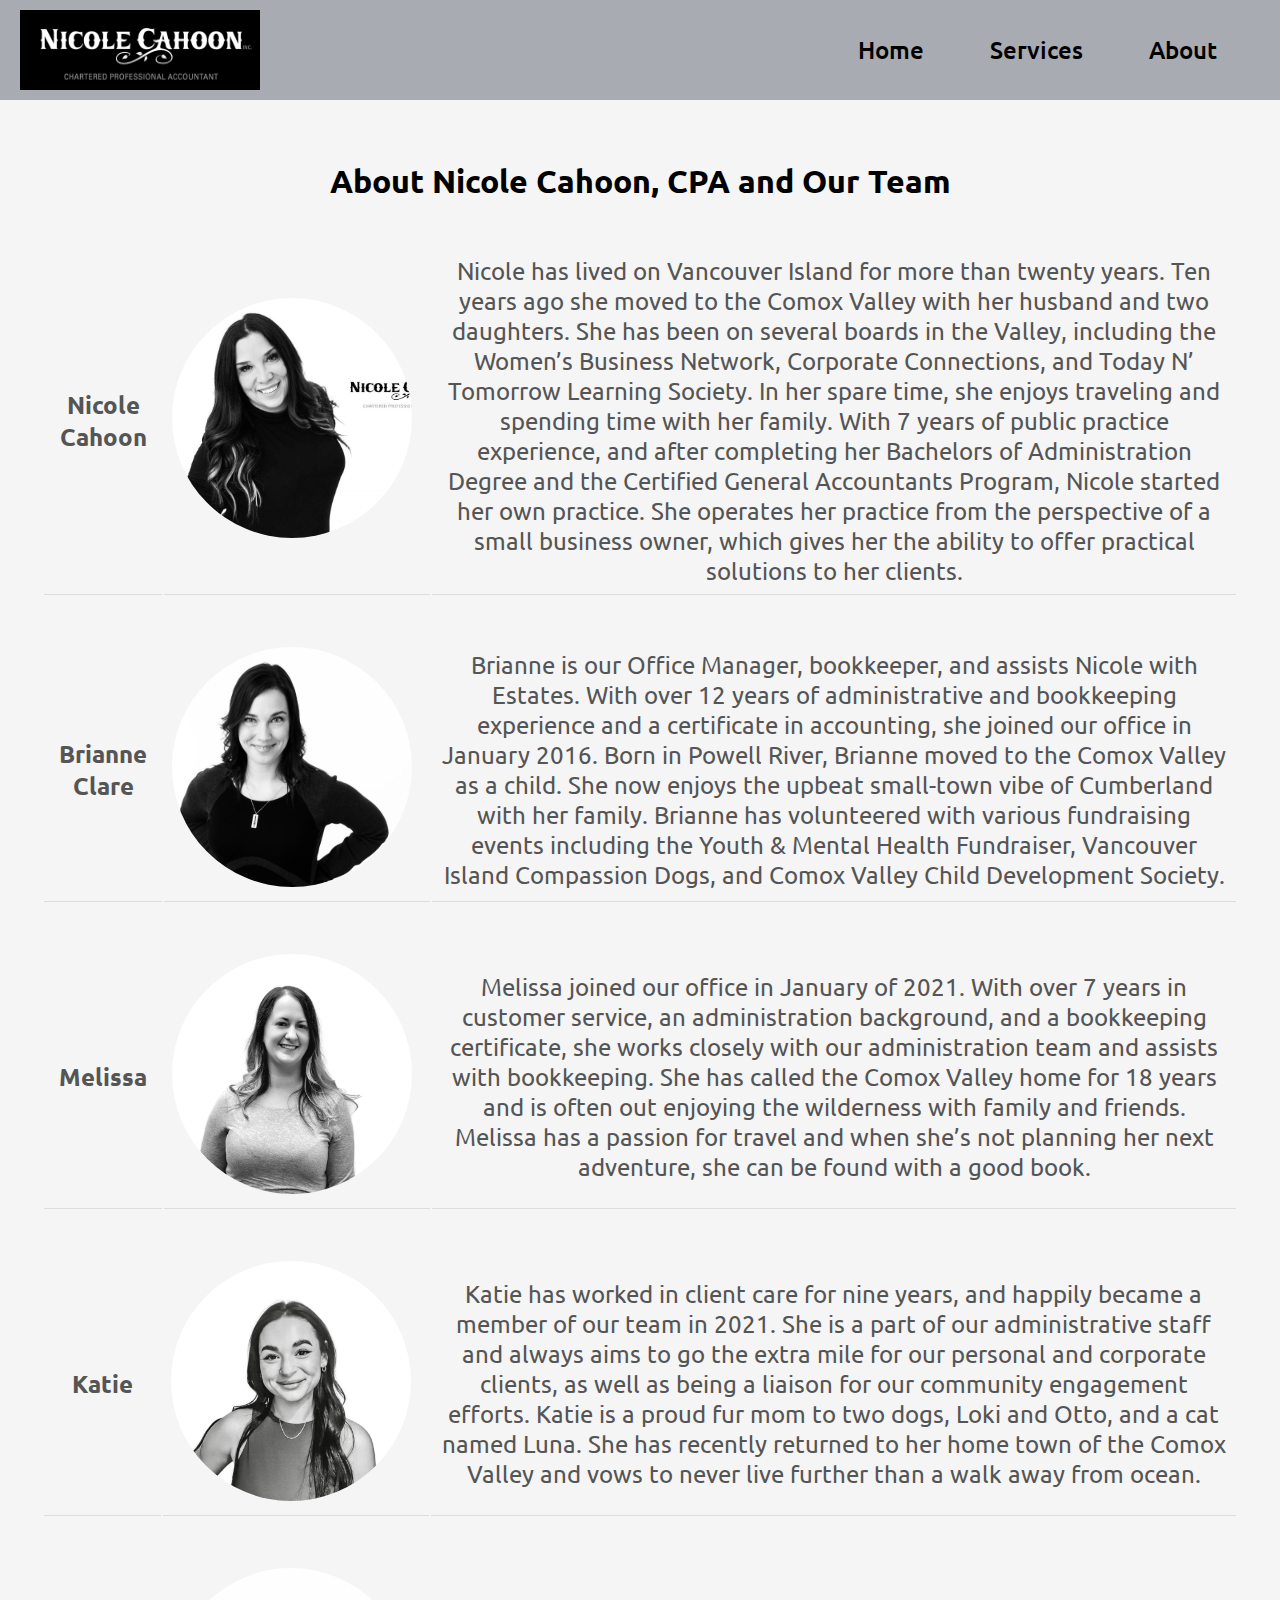
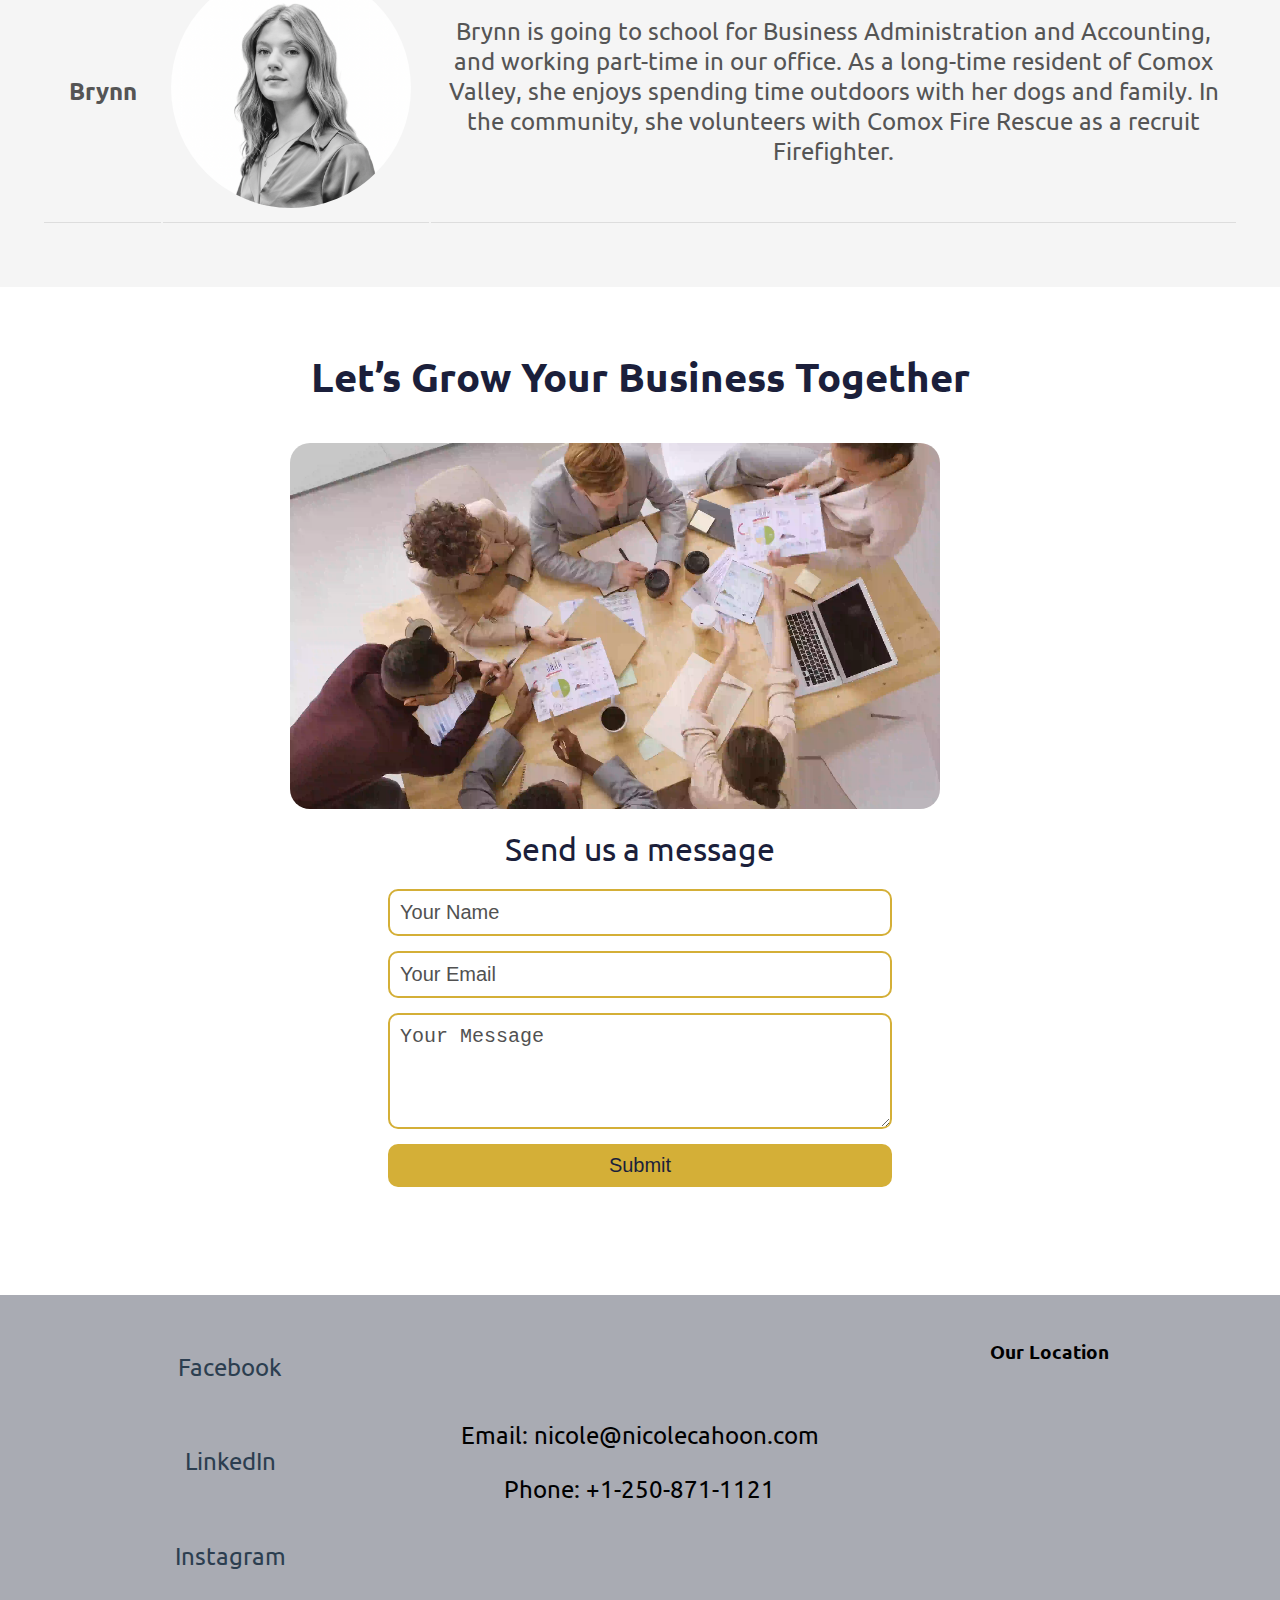
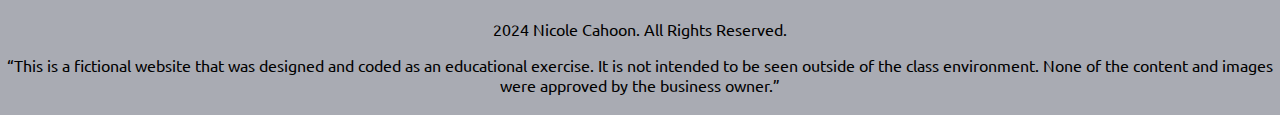
==== commit 8dae79e0: "Fix contrat errors" ====
--- a/about.html
+++ b/about.html
@@ -35,7 +35,7 @@
     </header>
     <!-- TEAM SECTION -->
     <section class="team">
-        <h2>About Nicole Cahoon, CPA and Our Team</h2>
+        <h1>About Nicole Cahoon, CPA and Our Team</h1>
         <table class="team-table">
             <thead>
                 <tr>
--- a/style.css
+++ b/style.css
@@ -75,7 +75,7 @@
 /* HERO SECTION */
 .hero {
     background: url('images/hero-background.jpg') center center/cover no-repeat;
-    color: #f8f9fa;
+    color: white;
     padding: 2rem 1rem;
 }
 
@@ -233,9 +233,6 @@
     font-weight: 500;
     transition: background-color 0.3s, color 0.3s;
 }
-.call-to-action-right label {
-    display: none;
-}
 
 /* FOOTER */
 .footer-top {
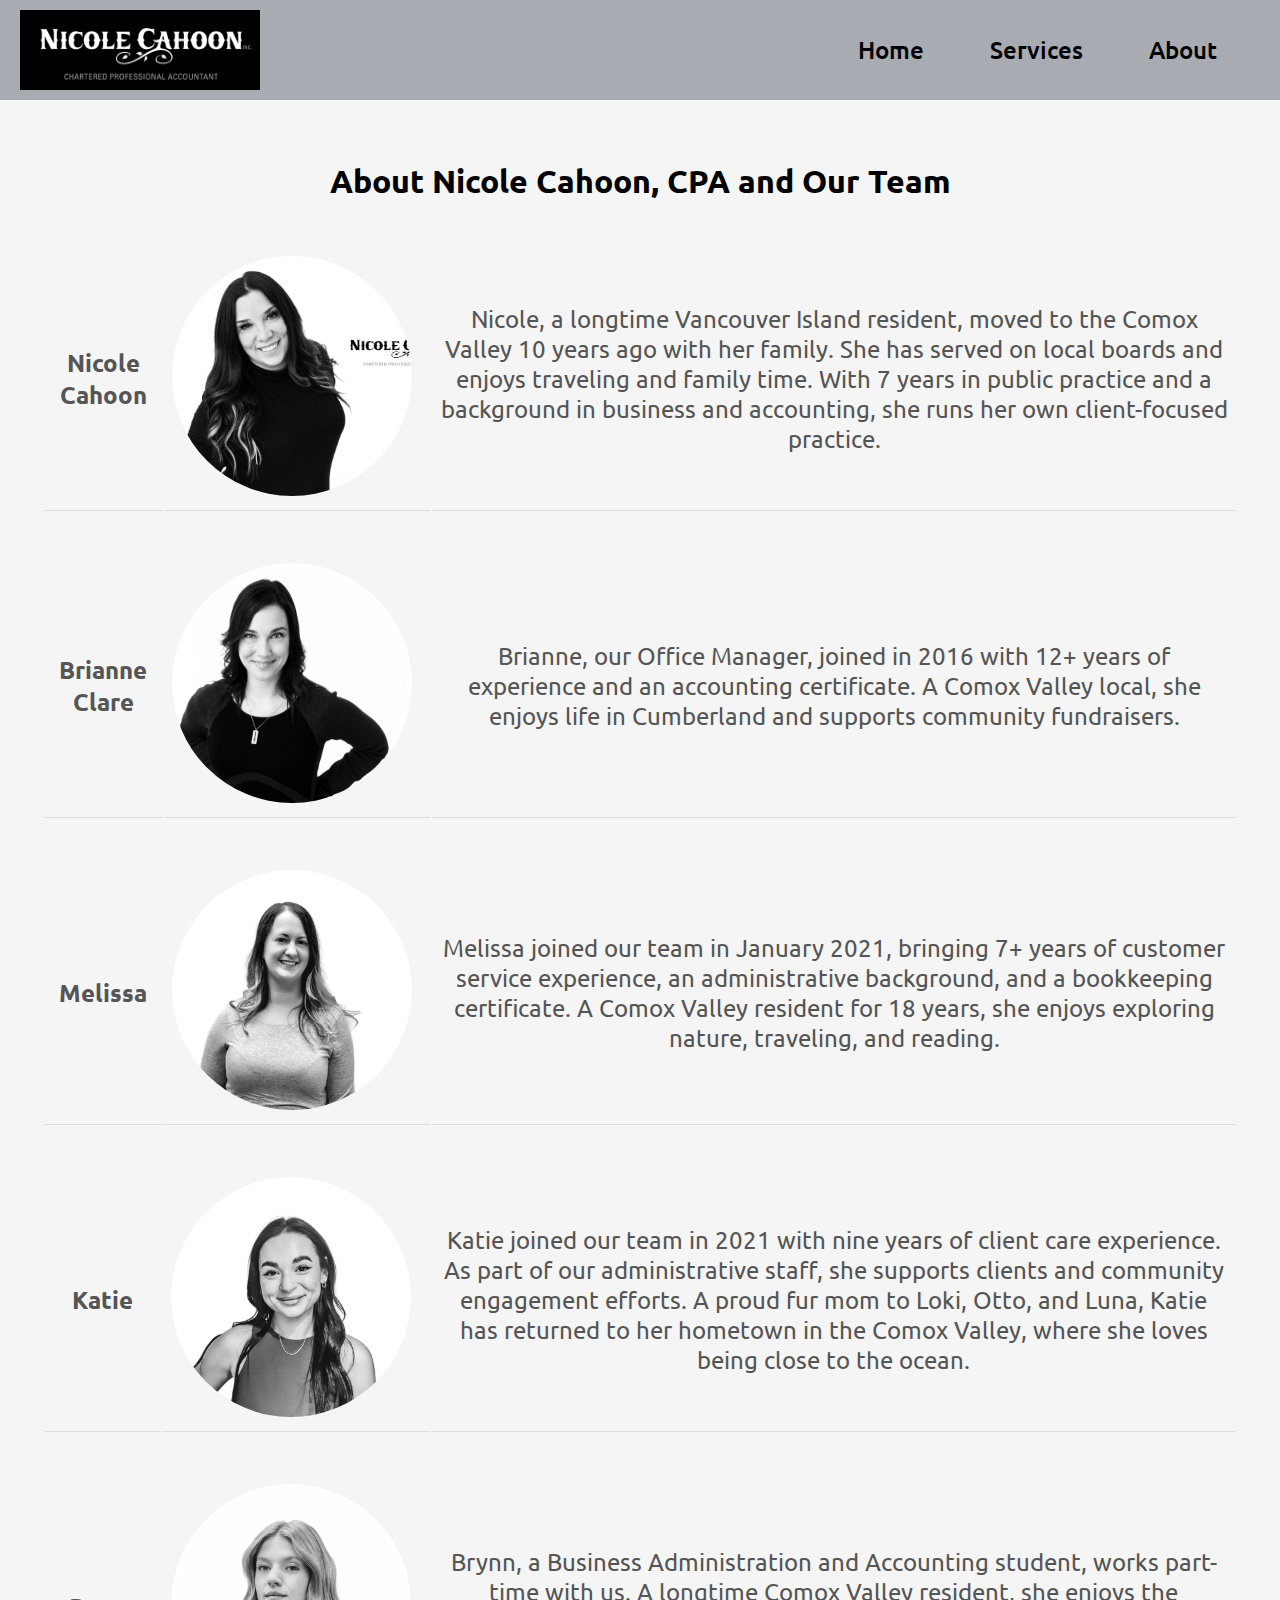
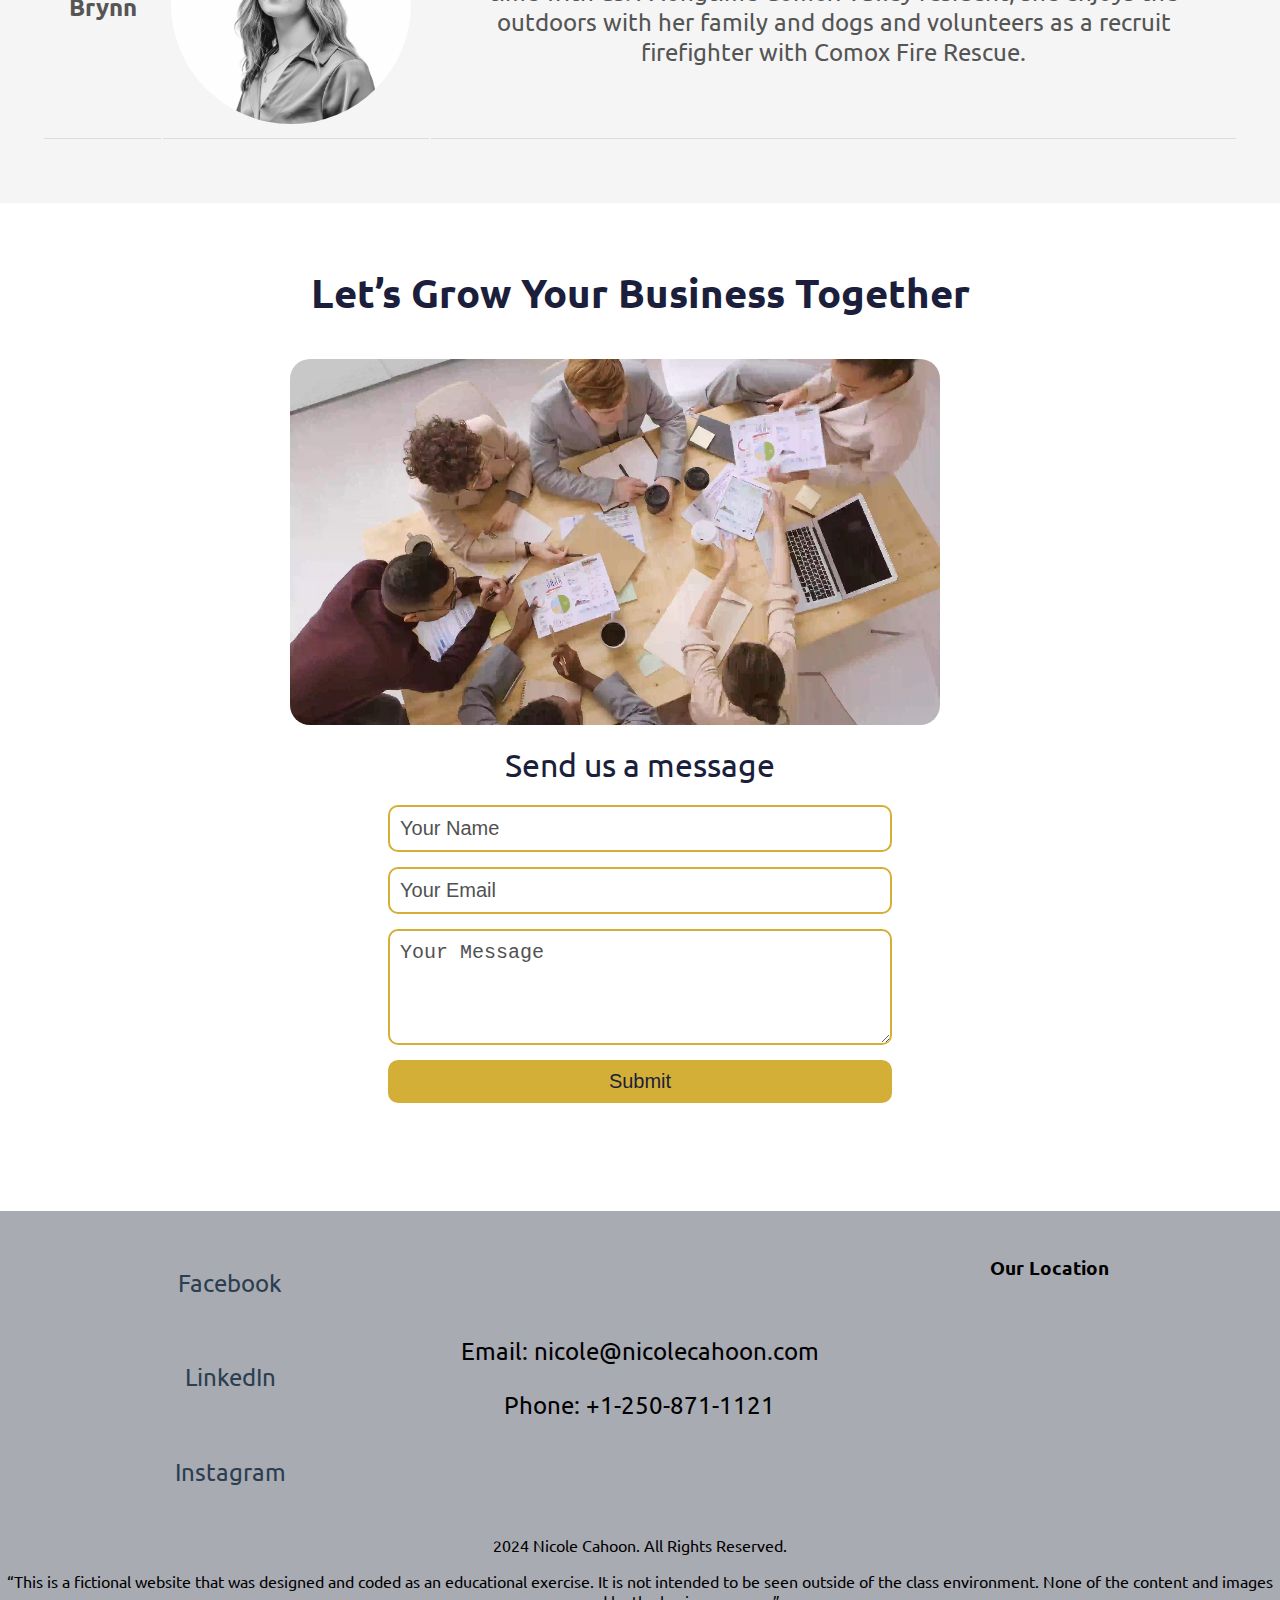
==== commit ef2f0495: "Update table content of about page" ====
--- a/about.html
+++ b/about.html
@@ -50,15 +50,10 @@
                     <td class="ten"><strong>Nicole Cahoon</strong></td>
                     <td class="twenty"><img src="images/nicole.jpg" alt="Nicole Cahoon" class="image"></td>
                     <td class="seventy">
-                        Nicole has lived on Vancouver Island for more than twenty years. Ten years ago she moved to the
-                        Comox Valley with her husband and two daughters. She has been on several boards in the Valley,
-                        including the Women’s Business Network, Corporate Connections, and Today N’ Tomorrow Learning
-                        Society. In her spare time, she enjoys traveling and spending time with her family.
-
-                        With 7 years of public practice experience, and after completing her Bachelors of Administration
-                        Degree and the Certified General Accountants Program, Nicole started her own practice. She
-                        operates her practice from the perspective of a small business owner, which gives her the
-                        ability to offer practical solutions to her clients.
+                        Nicole, a longtime Vancouver Island resident, moved to the Comox Valley 10 years ago with her
+                        family. She has served on local boards and enjoys traveling and family time. With 7 years in
+                        public practice and a background in business and accounting, she runs her own
+                        client-focused practice.
                     </td>
                 </tr>
                 <!--Brianne Clare-->
@@ -66,13 +61,9 @@
                     <td class="ten"><strong>Brianne Clare</strong></td>
                     <td class="twenty"><img src="images/brianne.jpg" alt="Brianne Clare" class="image"></td>
                     <td class="seventy">
-                        Brianne is our Office Manager, bookkeeper, and assists Nicole with Estates. With over 12 years
-                        of administrative and bookkeeping experience and a certificate in accounting, she joined our
-                        office in January 2016. Born in Powell River, Brianne moved to the Comox Valley as a child. She
-                        now enjoys the upbeat small-town vibe of Cumberland with her family.
-
-                        Brianne has volunteered with various fundraising events including the Youth & Mental Health
-                        Fundraiser, Vancouver Island Compassion Dogs, and Comox Valley Child Development Society.
+                        Brianne, our Office Manager, joined in 2016 with 12+ years of experience and an accounting
+                        certificate. A Comox Valley local, she enjoys life in Cumberland and supports community
+                        fundraisers.
                     </td>
                 </tr>
                 <!--Melissa-->
@@ -80,13 +71,9 @@
                     <td class="ten"><strong>Melissa</strong></td>
                     <td class="twenty"><img src="images/melissa.png" alt="Melissa" class="image"></td>
                     <td class="seventy">
-                        Melissa joined our office in January of 2021. With over 7 years in customer service, an
-                        administration background, and a bookkeeping certificate, she works closely with our
-                        administration team and assists with bookkeeping.
-
-                        She has called the Comox Valley home for 18 years and is often out enjoying the wilderness with
-                        family and friends. Melissa has a passion for travel and when she’s not planning her next
-                        adventure, she can be found with a good book.
+                        Melissa joined our team in January 2021, bringing 7+ years of customer service experience, an
+                        administrative background, and a bookkeeping certificate. A Comox Valley resident for 18 years,
+                        she enjoys exploring nature, traveling, and reading.
                     </td>
                 </tr>
                 <!--Katie-->
@@ -94,13 +81,11 @@
                     <td class="ten"><strong>Katie</strong></td>
                     <td class="twenty"><img src="images/katie.png" alt="Katie" class="image"></td>
                     <td class="seventy">
-                        Katie has worked in client care for nine years, and happily became a member of our team in 2021.
-                        She is a part of our administrative staff and always aims to go the extra mile for our personal
-                        and corporate clients, as well as being a liaison for our community engagement efforts.
+                        Katie joined our team in 2021 with nine years of client care experience. As part of our
+                        administrative staff, she supports clients and community engagement efforts. A proud fur mom to
+                        Loki, Otto, and Luna, Katie has returned to her hometown in the Comox Valley,
+                        where she loves being close to the ocean.
 
-                        Katie is a proud fur mom to two dogs, Loki and Otto, and a cat named Luna. She has recently
-                        returned to her home town of the Comox Valley and vows to never live further than a walk away
-                        from ocean.
                     </td>
                 </tr>
                 <!--Brynn-->
@@ -108,10 +93,9 @@
                     <td class="ten"><strong>Brynn</strong></td>
                     <td class="twenty"><img src="images/brynn.png" alt="Brynn" class="image"></td>
                     <td class="seventy">
-                        Brynn is going to school for Business Administration and Accounting, and working part-time in
-                        our office. As a long-time resident of Comox Valley, she enjoys spending time outdoors with her
-                        dogs and family. In the community, she volunteers with Comox Fire Rescue as a recruit
-                        Firefighter.
+                        Brynn, a Business Administration and Accounting student, works part-time with us. A longtime
+                        Comox Valley resident, she enjoys the outdoors with her family and dogs and volunteers as a
+                        recruit firefighter with Comox Fire Rescue.
                     </td>
                 </tr>
             </tbody>
--- a/style.css
+++ b/style.css
@@ -76,6 +76,7 @@
 .hero {
     background: url('images/hero-background.jpg') center center/cover no-repeat;
     color: white;
+    background-color: #4A4C54;
     padding: 2rem 1rem;
 }
 
